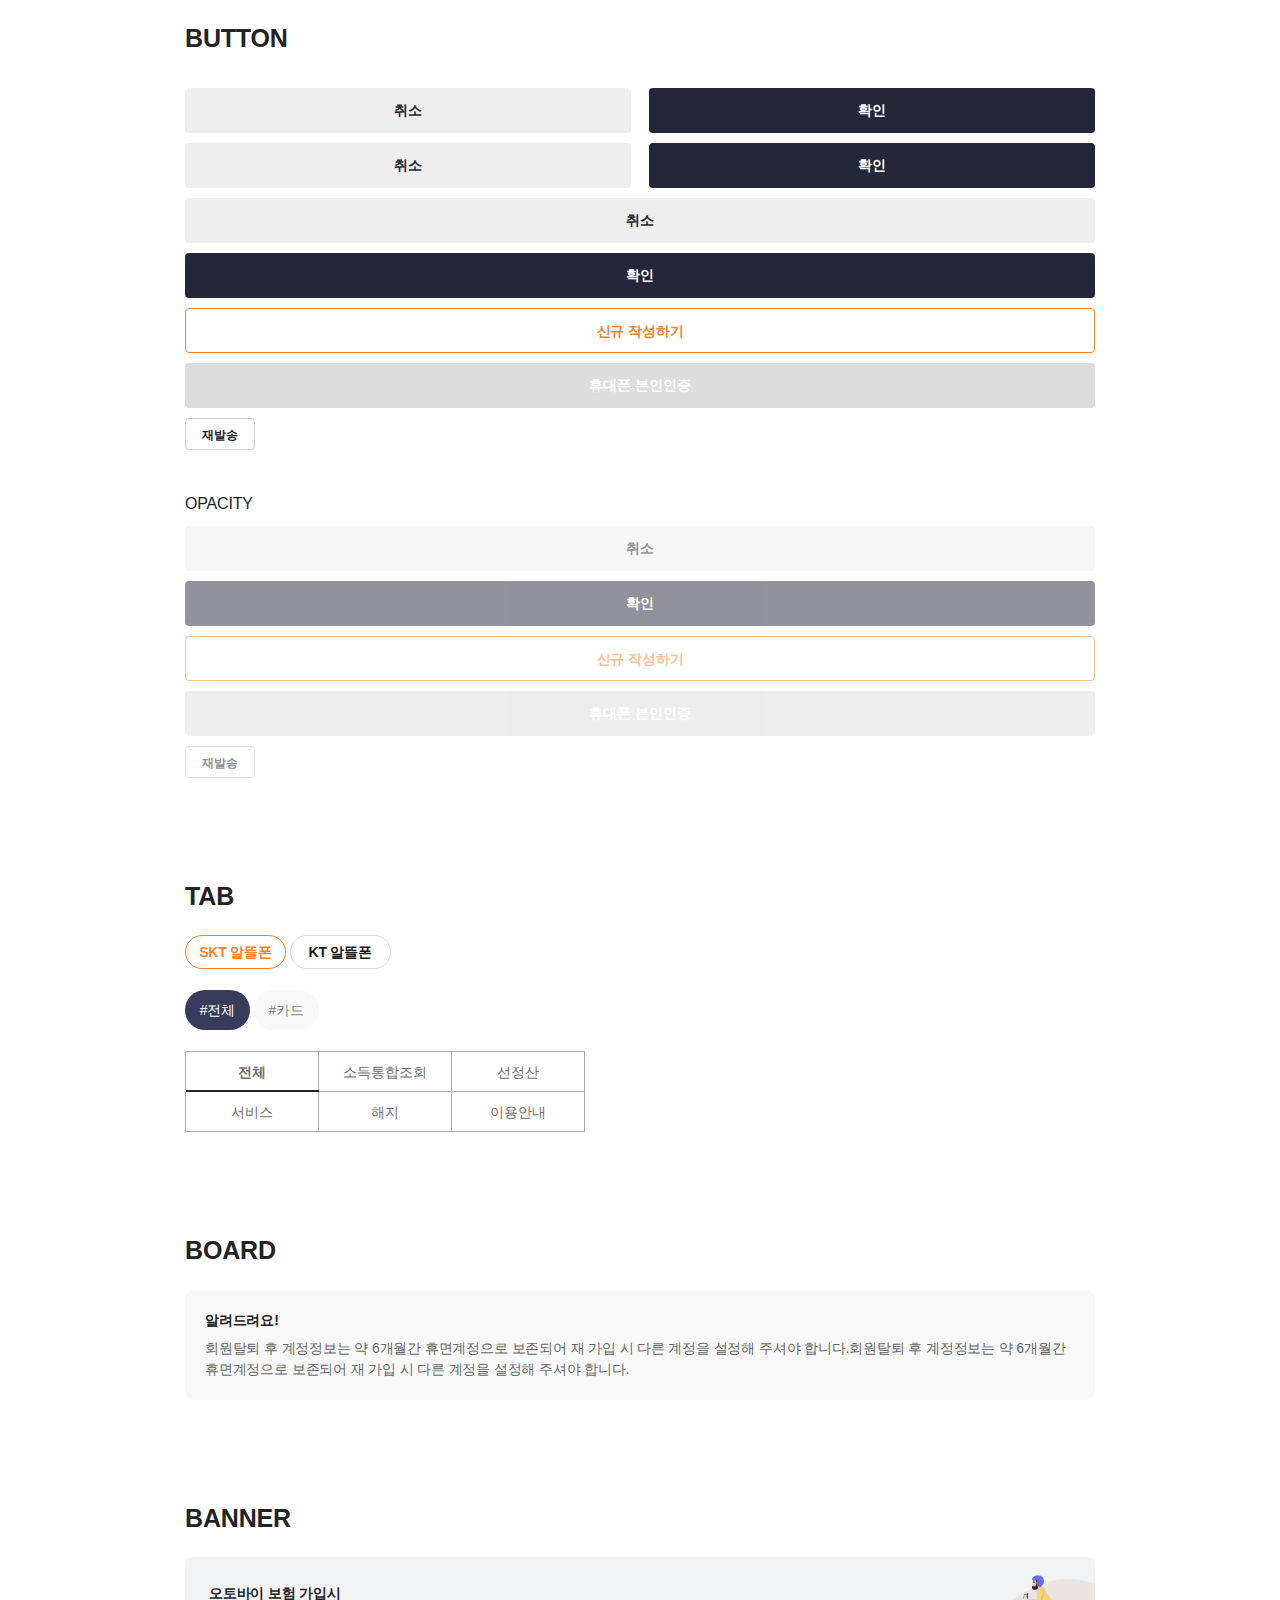
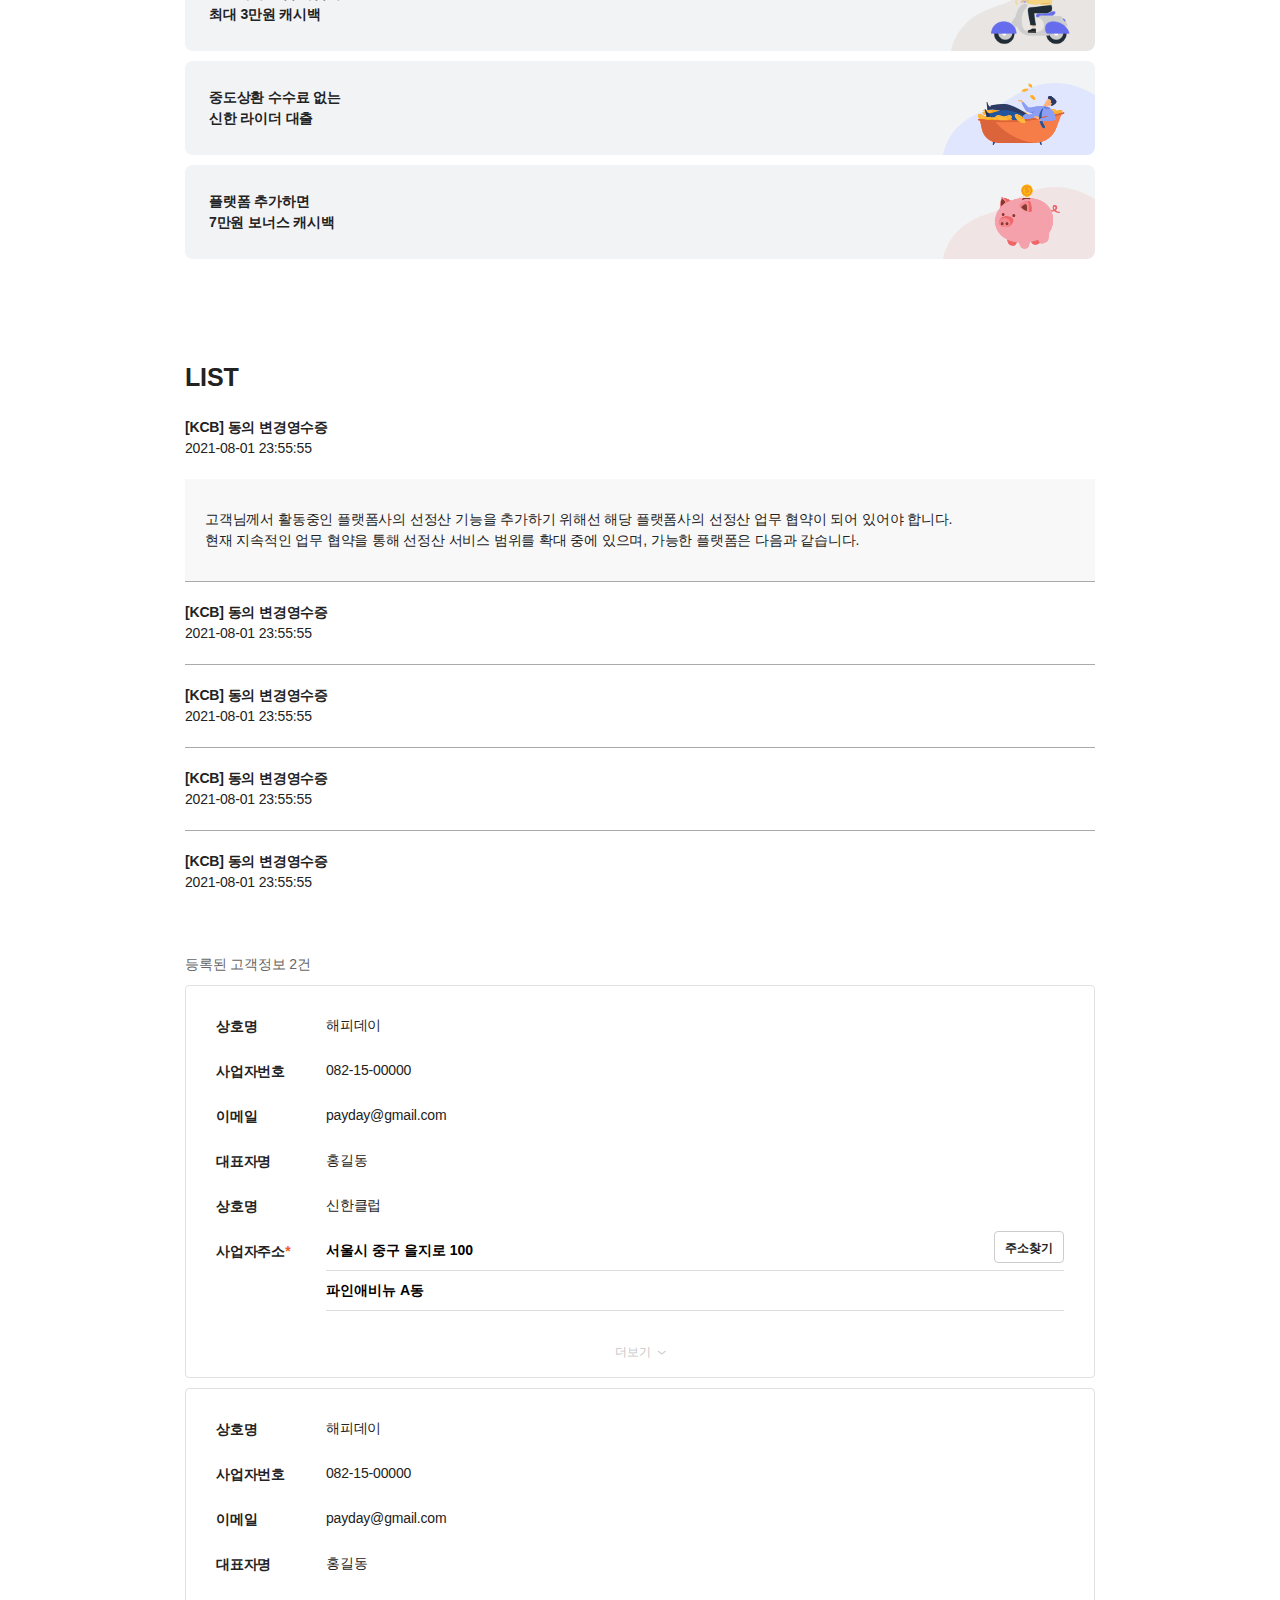
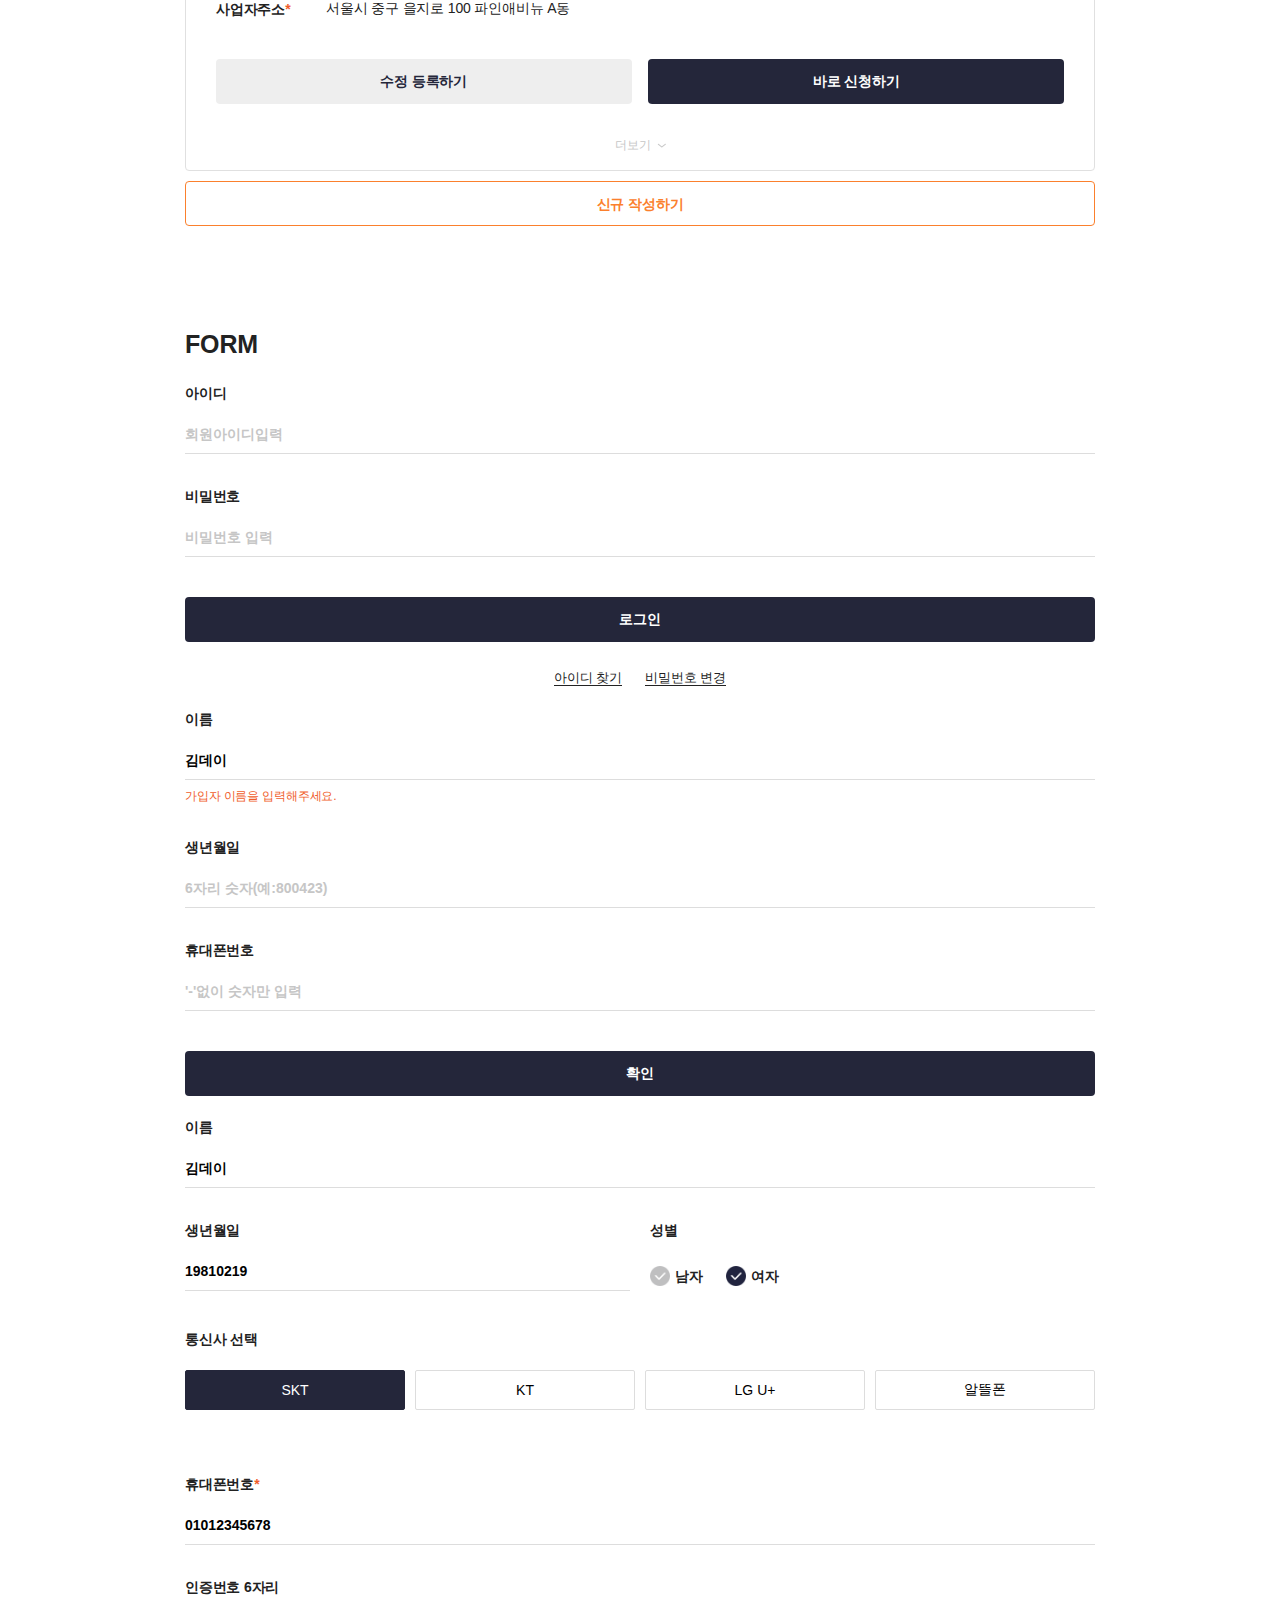
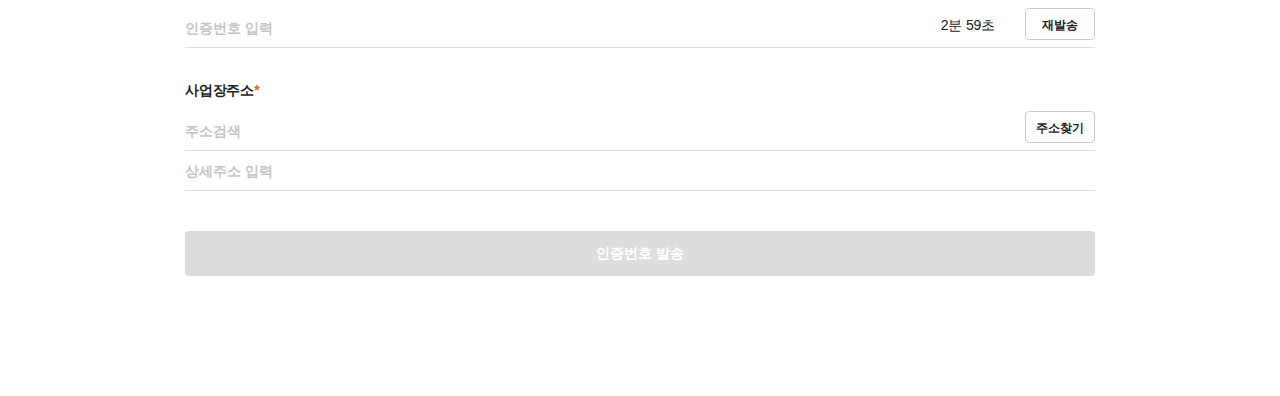
==== index_mo.html @ 6151f8a2 "모바일 가이드" ====
<!DOCTYPE html>
<html lang="en">
<head>
    <meta charset="UTF-8">
    <meta http-equiv="X-UA-Compatible" content="IE=edge">
    <meta name="viewport" content="width=device-width, initial-scale=1.0">
    <title>Document</title>
    <link rel="stylesheet" href="assets/css/style.css">
</head>
<body class="mo">
    <div id="wrap">
        <div class="guide_m">
            <h1>button</h1>
            <span class="btnm_wrap line2">
                <a href="#" class="btnm">취소</a>
                <a href="#" class="btnm type01">확인</a>
            </span>
            <span class="btnm_wrap line2">
                <button type="button" class="btnm">취소</button>
                <button type="button" class="btnm type01">확인</button>
            </span>
            <span class="btnm_wrap">
                <a href="#" class="btnm">취소</a>
            </span>
            <span class="btnm_wrap">
                <a href="#" class="btnm type01">확인</a>
            </span>
            <span class="btnm_wrap">
                <a href="#" class="btnm type02">신규 작성하기</a>
            </span>
            <span class="btnm_wrap">
                <button type="button" class="btnm type04">휴대폰 본인인증</button>
            </span>
            <span class="btnm_wrap">
                <button type="button" class="btnm type03">재발송</button>
            </span>
            <br/><br/>

            <h2>opacity</h2>
            <span class="btnm_wrap"><button type="button" class="btnm" disabled="disabled">취소</button></span>
            <span class="btnm_wrap"><a href="#" class="btnm type01 disabled">확인</a></span>
            <span class="btnm_wrap"><a href="#" class="btnm type02 disabled">신규 작성하기</a></span>
            <span class="btnm_wrap"><button type="button" class="btnm type04" disabled="disabled">휴대폰 본인인증</button></span>
            <span class="btnm_wrap"><button type="button" class="btnm type03" disabled="disabled">재발송</button></span>
        </div>

        <div class="guide_m">
            <h1>tab</h1>
            <ul class="tabm_wrap">
                <li class="on"><a href="#">SKT 알뜰폰</a></li>
                <li><a href="#">KT 알뜰폰</a></li>
            </ul>
            <br/>
            <ul class="tag_wrap">
                <li class="on"><a href="#">#전체</a></li>
                <li><a href="#">#카드</a></li>
            </ul>
            <br/>
            <ul class="menu_tabm">
                <li class="on"><a href="#">전체</a></li>
                <li><a href="#">소득통합조회</a></li>
                <li><a href="#">선정산</a></li>
                <li><a href="#">서비스</a></li>
                <li><a href="#">해지</a></li>
                <li><a href="#">이용안내</a></li>
            </ul>
        </div>

        <div class="guide_m">
            <h1>board</h1>
            <p class="summary_txt">
                <strong>알려드려요!</strong>
                회원탈퇴 후 계정정보는 약 6개월간 휴면계정으로 보존되어 재 가입 시 다른 계정을 설정해 주셔야 합니다.회원탈퇴 후 계정정보는 약 6개월간 휴면계정으로 보존되어 재 가입 시 다른 계정을 설정해 주셔야 합니다.
            </p>
        </div>

        <div class="guide_m">
            <h1>banner</h1>
            <ul class="banner_wrap">
                <li><a href="#" class="bnr_bg01">오토바이 보험 가입시 <br/>최대 3만원 캐시백</a></li>
                <li><a href="#" class="bnr_bg02">중도상환 수수료 없는 <br/>신한 라이더 대출</a></li>
                <li><a href="#" class="bnr_bg03">플랫폼 추가하면 <br/>7만원 보너스 캐시백</a></li>
            </ul>
        </div>

        <div class="guide_m">
            <h1>list</h1>
            <ul class="list_wrap">
                <li>
                    <p>[KCB] 동의 변경영수증</p>
                    <span>2021-08-01 23:55:55</span>
                    <div class="list_content">
                        <p>고객님께서 활동중인 플랫폼사의 선정산 기능을 추가하기 위해선 해당 플랫폼사의 선정산 업무 협약이 되어 있어야 합니다.</p>
                        <p>현재 지속적인 업무 협약을 통해 선정산 서비스 범위를 확대 중에 있으며, 가능한 플랫폼은 다음과 같습니다.</p>
                    </div>
                </li>
                <li>
                    <p>[KCB] 동의 변경영수증</p>
                    <span>2021-08-01 23:55:55</span>
                </li>
                <li>
                    <p>[KCB] 동의 변경영수증</p>
                    <span>2021-08-01 23:55:55</span>
                </li>
                <li>
                    <p>[KCB] 동의 변경영수증</p>
                    <span>2021-08-01 23:55:55</span>
                </li>
                <li>
                    <p>[KCB] 동의 변경영수증</p>
                    <span>2021-08-01 23:55:55</span>
                </li>
            </ul>
            <br/>
            <p class="list_info">등록된 고객정보 2건</p>
            <div class="tablem_box">
                <table class="tablem_style">
                    <caption>table</caption>
                    <tbody>
                        <tr>
                            <th scrope="row">상호명</th>
                            <td>해피데이</td>
                        </tr>
                        <tr>
                            <th scrope="row">사업자번호</th>
                            <td>082-15-00000</td>
                        </tr>
                        <tr>
                            <th scrope="row">이메일</th>
                            <td>payday@gmail.com</td>
                        </tr>
                        <tr>
                            <th scrope="row">대표자명</th>
                            <td>홍길동</td>
                        </tr>
                        <tr>
                            <th scrope="row">상호명</th>
                            <td>신한클럽</td>
                        </tr>
                        <tr>
                            <th scrope="row">사업자주소<em>*</em></th>
                            <td>
                                <span><input type="text" placeholder="사업자주소" title="사업자주소 입력" value="서울시 중구 을지로 100"><button type="button" class="btnm type03">주소찾기</button></span>
                                <input type="text" placeholder="상세주소" title="상세주소" value="파인애비뉴 A동">
                            </td>
                        </tr>
                    </tbody>
                </table>
                <span class="btnm_wrap">
                    <button type="button">더보기</button>
                </span>
            </div>
            <div class="tablem_box">
                <table class="tablem_style">
                    <caption>table</caption>
                    <tbody>
                        <tr>
                            <th scrope="row">상호명</th>
                            <td>해피데이</td>
                        </tr>
                        <tr>
                            <th scrope="row">사업자번호</th>
                            <td>082-15-00000</td>
                        </tr>
                        <tr>
                            <th scrope="row">이메일</th>
                            <td>payday@gmail.com</td>
                        </tr>
                        <tr>
                            <th scrope="row">대표자명</th>
                            <td>홍길동</td>
                        </tr>
                        <tr>
                            <th scrope="row">사업자주소<em>*</em></th>
                            <td>서울시 중구 을지로 100 파인애비뉴 A동</td>
                        </tr>
                    </tbody>
                </table>
                <span class="btnm_wrap line2">
                    <a href="#" class="btnm">수정 등록하기</a>
                    <a href="#" class="btnm type01">바로 신청하기</a>
                </span>
                <span class="btnm_wrap">
                    <button type="button">더보기</button>
                </span>
            </div>
            <span class="btnm_wrap">
                <a href="#" class="btnm type02">신규 작성하기</a>
            </span>
        </div>
        <div class="guide_m">
            <h1>form</h1>
            <fieldset class="formm_type">
                <legend>form</legend>
                <ul>
                    <li>
                        <label for="id">아이디</label>
                        <input type="text" id="id" name="id" placeholder="회원아이디입력" title="회원아이디입력">
                    </li>
                    <li>
                        <label for="pw">비밀번호</label>
                        <input type="text" id="pw" name="pw" placeholder="비밀번호 입력" title="비밀번호 입력">
                    </li>
                </ul>
                <span class="btnm_wrap">
                    <a href="#" class="btnm type01">로그인</a>
                </span>
                <p class="unit_txt">
                    <span><a href="#">아이디 찾기</a></span>
                    <span><a href="#">비밀번호 변경</a></span>
                </p>
            </fieldset>
            <br/>

            <fieldset class="formm_type">
                <legend>form</legend>
                <ul>
                    <li>
                        <label for="name">이름</label>
                        <input type="text" id="name" name="name" placeholder="이름 입력" title="이름 입력" value="김데이">
                        <span class="txt_info">가입자 이름을 입력해주세요.</span>
                    </li>
                    <li>
                        <label for="ymd">생년월일</label>
                        <input type="text" id="ymd" name="ymd" placeholder="6자리 숫자(예:800423)" title="생년월일 입력">
                    </li>
                    <li>
                        <label for="phone">휴대폰번호</label>
                        <input type="tel" id="phone" name="phone" placeholder="'-'없이 숫자만 입력" title="휴대폰번호 입력">
                    </li>
                </ul>
                <span class="btnm_wrap">
                    <a href="#" class="btnm type01">확인</a>
                </span>
            </fieldset>
            <br/>

            <fieldset class="formm_type">
                <legend>form</legend>
                <ul>
                    <li>
                        <label for="name">이름</label>
                        <input type="text" id="name" name="name" placeholder="이름입력" title="이름입력" value="김데이">
                    </li>
                    <li class="column02">
                        <div>
                            <label for="">생년월일</label>
                            <input type="text" id="ymd" name="ymd" placeholder="6자리 숫자(예:800423)" title="생년월일 입력" value="19810219">
                        </div>
                        <div>
                            <!-- <label>성별</label> -->
                            <p class="tit">성별</p>
                            <span><input type="radio" name="gender" id="male"><label for="male">남자</label></span>
                            <span><input type="radio" name="gender" id="female" checked="checked"><label for="female">여자</label></span>
                        </div>
                    </li>
                    <li>
                        <p class="tit">통신사 선택</p>
                        <ul class="tel_wrap">
                            <li class="on"><button type="button">SKT</button></li>
                            <li><button type="button">KT</button></li>
                            <li><button type="button">LG U+</button></li>
                            <li><button type="button">알뜰폰</button></li>
                        </ul>
                    </li>
                    <li>
                        <label for="tel">휴대폰번호<em>*</em></label>
                        <input type="tel" id="tel" name="tel" placeholder="'-'없이 숫자만 입력" title="휴대폰번호 입력" value="01012345678">
                    </li>
                    <li>
                        <label for="cerN">인증번호 6자리</label>
                        <span class="addline_wrap"><input type="text" id="cerN" name="cerN" placeholder="인증번호 입력" title="인증번호 입력"><em>2분 59초</em><button type="button" class="btnm type03">재발송</button></span>
                    </li>
                    <li>
                        <label for="address">사업장주소<em>*</em></label>
                        <span class="addline_wrap"><input type="text" id="address" name="address" placeholder="주소검색" title="주소검색"><button type="button" class="btnm type03">주소찾기</button></span>
                        <input type="text" id="address2" name="address2" placeholder="상세주소 입력" title="상세주소 입력">
                    </li>
                </ul>
                <span class="btnm_wrap">
                    <button type="button" class="btnm type04">인증번호 발송</button>
                </span>
            </fieldset>
        </div>
    </div>
</body>
</html>
---- assets/css/style.css ----
@charset "UTF-8";
/* Reset Asll Element */
html, body, div, span, object, iframe,
h1, h2, h3, h4, h5, h6, p, blockquote, pre,
abbr, address, cite, code,
del, dfn, em, img, ins, kbd, q, samp,
small, strong, sub, sup, var,
b, i, hr,
dl, dt, dd, ol, ul, li,
form, fieldset, legend, label, button, input,
table, caption, tbody, tfoot, thead, tr, th, td,
article, aside, canvas, details, figcaption, figure,
footer, header, hgroup, menu, nav, section, summary,
time, mark, audio, video {
  margin: 0;
  padding: 0;
  border: 0;
  outline: 0;
  font-size: inherit;
  background: transparent;
}

header, footer, section, article, aside, nav, hgroup, details, menu, figure, figcaption {
  display: block;
}

ul, ol {
  list-style: none;
}

em, address, i {
  font-style: normal;
}

a {
  text-decoration: none;
  color: #222;
}

a.u {
  text-decoration: underline;
}

img {
  vertical-align: top;
}

/* Form */
legend, caption {
  position: absolute;
  width: 0.1rem;
  height: 0.1rem;
  margin: -0.1rem;
  overflow: hidden;
  clip-path: polygon(0 0, 0 0, 0 0);
  opacity: 0;
}

select, textarea, input, label {
  vertical-align: middle;
}

select, textarea, input {
  -webkit-appearance: none;
  -moz-appearance: none;
  -o-appearance: none;
  appearance: none;
}

input[type=search] {
  -webkit-appearance: textfield;
}

input[type=checkbox], input[type=radio] {
  box-sizing: border-box;
  padding: 0;
  margin: 0;
}

button::-moz-focus-inner, input::-moz-focus-inner {
  border: 0;
  padding: 0;
}

select:-moz-focusring {
  color: transparent;
  text-shadow: 0 0 0 #000;
}

select::-ms-expand {
  display: none;
}

:focus {
  outline: none;
}

/* Table */
table {
  border-collapse: collapse;
}

/* List */
li {
  list-style: none;
}

/* Root Font Style */
:root {
  color: #222;
  font-size: 0.625rem;
  word-break: keep-all;
  word-wrap: break-word;
}

h1, h2, h3, h4, h5, h6 {
  font-weight: normal;
}

.en, .no, .date, .price, .tel, .email {
  font-family: "NotoSans-Regular", sans-serif;
}

@font-face {
  font-family: "NotoSansCJKkr-DemiLight";
  src: url("/pc/assets/font/NotoSansCJKkr-DemiLight.woff") format("woff");
  font-style: normal;
  font-weight: normal;
}
@font-face {
  font-family: "NotoSansCJKkr-Regular";
  src: url("/pc/assets/font/NotoSansCJKkr-Regular.woff") format("woff");
  font-style: normal;
  font-weight: normal;
}
@font-face {
  font-family: "NotoSansCJKkr-Medium";
  src: url("/pc/assets/font/NotoSansCJKkr-Medium.woff") format("woff");
  font-style: normal;
  font-weight: normal;
}
@font-face {
  font-family: "NotoSansCJKkr-Bold";
  src: url("/pc/assets/font/NotoSansCJKkr-Bold.woff") format("woff");
  font-style: normal;
  font-weight: normal;
}
@font-face {
  font-family: "GmarketSansMedium";
  src: url("/pc/assets/font/GmarketSansMedium.woff") format("woff");
  font-style: normal;
  font-weight: normal;
}
@font-face {
  font-family: "GmarketSansBold";
  src: url("/pc/assets/font/GmarketSansBold.woff") format("woff");
  font-style: normal;
  font-weight: normal;
}
/**************************** 
    공통
 ****************************/
html {
  min-height: 100vh;
  box-sizing: border-box;
}

body {
  min-height: 100vh;
  box-sizing: border-box;
  min-width: 128rem;
  font-size: 1.4rem;
  font-family: "NanumSquare", sans-serif;
  color: #222;
  letter-spacing: -0.017rem;
}

#wrap {
  min-height: 100vh;
  box-sizing: border-box;
  line-height: 1.5;
  padding: 2rem;
}

.guide_width {
  max-width: 128rem;
  margin: 0 auto;
  padding: 0 0 10rem;
}
.guide_width h1 {
  font-size: 2.5rem;
  font-family: "NanumSquare", sans-serif;
  font-weight: bold;
  padding-bottom: 2rem;
  text-transform: uppercase;
}
.guide_width h2 {
  margin-bottom: 3rem;
  text-transform: uppercase;
  font-size: 1.6rem;
  font-family: "NanumSquare", sans-serif;
}
.guide_width input[type=text], .guide_width input[type=password], .guide_width input[type=tel] {
  height: 4.2rem;
  border: 1px solid #aaa;
  min-width: 26rem;
  box-sizing: border-box;
  color: #222;
  padding: 0 3.8rem 0 1rem;
  font-size: 1.4rem;
  font-family: "NanumSquare", sans-serif;
}
.guide_width input[type=text]:disabled, .guide_width input[type=password]:disabled, .guide_width input[type=tel]:disabled {
  background: #eee;
  border-color: #eee;
  color: #ddd;
}
.guide_width input[type=radio] {
  position: absolute;
  top: 0;
  left: 0;
  opacity: 0;
  overflow: hidden;
}
.guide_width input[type=radio] + label {
  padding-left: 2.7rem;
  line-height: 2rem;
}
.guide_width input[type=radio] + label::before {
  content: "";
  width: 2rem;
  height: 2rem;
  background: url(../images/cheked01_off.png) no-repeat center;
  background-size: 2rem;
  position: absolute;
  top: 0.2rem;
  left: 0;
}
.guide_width input[type=radio]:checked {
  background: #222;
}
.guide_width input[type=radio]:checked + label::before {
  background: url(../images/cheked01_on.png) no-repeat center;
  background-size: 2rem;
}
.guide_width input[type=checkbox] {
  position: absolute;
  top: 0;
  left: 0;
  opacity: 0;
  overflow: hidden;
}
.guide_width input[type=checkbox] + label {
  padding-left: 2.7rem;
  line-height: 2rem;
  display: block;
}
.guide_width input[type=checkbox] + label::before {
  content: "";
  height: 2rem;
  width: 2rem;
  background: #fff;
  border: 1px solid #aaa;
  margin-right: 0.7rem;
  background-size: 1.3rem;
  box-sizing: border-box;
  position: absolute;
  top: 0;
  left: 0;
}
.guide_width input[type=checkbox]:checked + label::before {
  background: url(../images/checked_on.png) no-repeat center;
  background-size: 1.3rem;
}
.guide_width select {
  border: 1px solid #aaa;
  height: 4rem;
  width: 26rem;
  padding: 0 1rem;
  color: #222;
  background: url(../images/select_btn.png) no-repeat center right 1rem;
  background-size: 1.3rem;
  font-size: 1.4rem;
  font-family: "NanumSquare", sans-serif;
}

/* 버튼 */
.btn {
  -webkit-appearance: none;
  appearance: none;
  text-align: center;
  box-sizing: border-box;
  height: 4.5rem;
  line-height: 4.5rem;
  display: inline-block;
  padding: 0 1rem;
  min-width: 10rem;
  vertical-align: top;
  text-decoration: none;
  cursor: pointer;
  border: 1px solid #c0c286;
  color: #c0c286;
}
.btn.confirm {
  background: #c0c286;
  color: #fff;
}
.btn.cancel {
  border-color: #aaa;
  color: #aaa;
}
.btn.list {
  border-color: #aaa;
  background: #aaa;
  color: #fff;
}
.btn:disabled, .btn.disabled {
  opacity: 0.5;
}

.btn_wrap {
  margin-top: 3rem;
  text-align: center;
}
.btn_wrap button {
  width: 12rem;
}
.btn_wrap.right {
  text-align: right;
}

.btn_side {
  margin-top: 3rem;
  display: flex;
  justify-content: space-between;
}

/* 탭 */
.main_tab {
  background: #f8f8f8;
  border-radius: 1.2rem;
  display: inline-block;
}
.main_tab li {
  display: inline-block;
}
.main_tab li a {
  height: 6.4rem;
  line-height: 6.4rem;
  padding: 0 4.8rem;
  display: inline-block;
}
.main_tab li.active a {
  background: #fff;
  border-radius: 1.2rem;
  box-shadow: 0.1rem 0.1rem 0.8rem 0 #e2e2ed;
}

.menu_tab li {
  display: inline-block;
}
.menu_tab li a {
  display: block;
  background: #f8f8f8;
  height: 4rem;
  line-height: 4rem;
  border-radius: 2rem;
  padding: 0 2.5rem;
}
.menu_tab li.active a {
  background: #222;
  color: #fff;
}

.tab_lineP {
  background: #f8f8f8;
  border-radius: 1rem;
  display: flex;
}
.tab_lineP li {
  width: 16.66%;
  text-align: center;
}
.tab_lineP li a {
  position: relative;
  height: 6rem;
  line-height: 6rem;
  display: block;
  color: #666;
  font-size: 1.6rem;
  font-family: "NanumSquare", sans-serif;
}
.tab_lineP li.active a {
  color: #898b5d;
  font-weight: bold;
}
.tab_lineP li.active a::after {
  content: "";
  width: 100%;
  height: 2px;
  background: #c0c286;
  position: absolute;
  bottom: 0;
  left: 0;
}

/* 보드 */
.board_wrap {
  background: #f8f8f8;
  border-radius: 1rem;
  padding: 3rem 0 2rem;
}
.board_wrap div {
  padding: 0 3rem;
}
.board_wrap .date {
  display: block;
  color: #aaa;
  padding: 0 0 1rem;
}
.board_wrap .title {
  display: inline-block;
  font-size: 2.3rem;
  font-family: "NanumSquare", sans-serif;
  font-weight: bold;
}
.board_wrap .info {
  float: right;
}
.board_wrap .info em {
  color: #ddd;
  display: inline-block;
  margin: 0 0.7rem;
}
.board_wrap .board_box {
  padding: 2rem 0 3rem;
}
.board_wrap table {
  text-align: left;
  width: 100%;
  border-top: 1px solid #ddd;
}
.board_wrap table th {
  padding: 2rem 3rem 0;
  width: 8rem;
}
.board_wrap table td {
  padding: 2rem 0 0;
}

/* 폼 */
.unit {
  position: absolute;
  top: 1.1rem;
  right: 1rem;
}

.unit2 {
  padding-left: 1rem;
}

.table_list {
  width: 100%;
}
.table_list span {
  position: relative;
  display: inline-block;
}
.table_list span button {
  position: absolute;
  right: 1rem;
  top: 1.1rem;
  cursor: pointer;
}
.table_list span button em {
  position: absolute;
  width: 0.1rem;
  height: 0.1rem;
  margin: -0.1rem;
  overflow: hidden;
  clip-path: polygon(0 0, 0 0, 0 0);
  opacity: 0;
}
.table_list span button.search_btn {
  background: url(../images/search_btn.png) no-repeat center;
  width: 2rem;
  height: 2rem;
  background-size: 2rem;
}
.table_list tr:first-child td, .table_list tr:first-child th {
  border-top: 0;
}
.table_list th, .table_list td {
  padding: 1.5rem 2rem;
  text-align: left;
  box-sizing: border-box;
  border-top: 1px solid #aaa;
}
.table_list th {
  width: 15rem;
}
.table_list td {
  width: auto;
}
.table_list td > span + span {
  margin-left: 1rem;
}
.table_list .address_wrap > input[type=text] {
  width: 100%;
  margin-top: 1rem;
}
.table_list .mail_wrap {
  border: 1px solid #aaa;
  display: inline-block;
}
.table_list .mail_wrap input[type=text] {
  border: 0;
  min-width: auto;
  width: 18rem;
  text-align: center;
}
.table_list .mail_wrap select {
  border: 0;
  width: 15rem;
  border-left: 1px solid #ddd;
}
.table_list .tel_wrap {
  border: 1px solid #aaa;
  display: inline-block;
}
.table_list .tel_wrap input[type=tel] {
  border: 0;
  min-width: auto;
  width: 8rem;
  text-align: center;
}
.table_list .tel_wrap select {
  border: 0;
  border-right: 1px solid #ddd;
  width: 8rem;
}
.table_list .line_column02 {
  display: flex;
  align-items: center;
  justify-content: space-between;
}
.table_list .chk_wrap {
  padding: 1rem 0;
}
.table_list .chk_wrap span + span {
  margin-left: 1.5rem;
}

/* 테이블 */
.table_wrap {
  text-align: center;
  background: #f8f8f8;
  border-radius: 1rem;
  margin-bottom: 3rem;
}
.table_wrap .table_style {
  width: 100%;
}
.table_wrap .table_style th {
  padding: 1.5rem 1rem 0.8rem;
  color: #222;
}
.table_wrap .table_style td {
  padding: 1.5rem 1rem;
  text-align: center;
  color: #222;
  border-top: 1px solid #eff3f7;
}
.table_wrap .table_style tr:first-child td {
  border: 0;
}
.table_wrap.type01 {
  padding-top: 5.1rem;
  margin-top: 5.1rem;
}
.table_wrap.type01 .table_style {
  margin-top: -9.4rem;
}
.table_wrap.type02 .table_style th {
  border-bottom: 2px solid #fff;
}
.table_wrap.type02 .table_style th.firstT {
  border-right: 2px solid #fff;
}
.table_wrap.type03 .table_style th {
  width: 15rem;
}
.table_wrap.type03 .table_style td {
  text-align: left;
}
.table_wrap.type03 .table_style td .line_d {
  display: inline-block;
}
.table_wrap.type03 .table_style td .line_d + .line_d {
  margin-left: 1rem;
}
.table_wrap.type03 .table_style input[type=text] {
  width: auto;
  border: 1px solid #aaa;
  background: #fff;
  min-width: 42rem;
  padding: 0 1rem;
}
.table_wrap.type03 .table_style .table_flex p {
  display: inline-block;
  background: #fff;
  border: 1px solid #aaa;
}
.table_wrap.type03 .table_style .table_flex p input[type=text] {
  border: 0;
  min-width: 16rem;
  text-align: center;
}
.table_wrap.type03 .table_style .table_flex p select {
  border: 0;
  border-right: 1px solid #ddd;
  height: 4rem;
  padding: 0 1rem;
  min-width: 6rem;
}
.table_wrap.type03 .table_style .table_flex.type01 p input[type=text] {
  min-width: 20rem;
}
.table_wrap.type03 .table_style .table_flex.type01 p select {
  border-right: 0;
  border-left: 1px solid #ddd;
  min-width: 18rem;
}
.table_wrap.scl_box .line_sc {
  overflow-x: scroll;
}
.table_wrap.scl_box .line_sc .table_style {
  width: 1500px;
}

.table_head {
  display: flex;
  justify-content: space-between;
  align-items: center;
  margin-bottom: 1.2rem;
}
.table_head p {
  font-weight: bold;
  font-size: 1.6rem;
  font-family: "NanumSquare", sans-serif;
}
.table_head select {
  width: 23rem;
  height: 4rem;
  padding: 0 1rem;
}

.search_wrap {
  position: relative;
  display: inline-block;
  border: 1px solid #ddd;
  background: #fff;
  width: 95%;
  margin: 3rem auto;
}
.search_wrap input[type=text] {
  border: 0;
  width: calc(100% - 21rem);
}
.search_wrap select {
  border: 0;
  width: 20rem;
  border-right: 1px solid #ddd;
}
.search_wrap button {
  position: absolute;
  right: 1rem;
  top: 1.1rem;
  cursor: pointer;
}
.search_wrap button em {
  position: absolute;
  width: 0.1rem;
  height: 0.1rem;
  margin: -0.1rem;
  overflow: hidden;
  clip-path: polygon(0 0, 0 0, 0 0);
  opacity: 0;
}
.search_wrap button.search_btn {
  background: url(../images/search_btn.png) no-repeat center;
  width: 2rem;
  height: 2rem;
  background-size: 2rem;
}

/**************************** 
    공통
 ****************************/
body.mo {
  min-width: auto;
  max-width: 95rem;
  margin: 0 auto;
}

#wrap {
  min-height: 100vh;
  box-sizing: border-box;
  line-height: 1.5;
  padding: 2rem;
}

.guide_m {
  max-width: 95rem;
  margin: 0 auto;
  padding: 0 0 10rem;
}
.guide_m h1 {
  font-size: 2.5rem;
  font-family: "NanumSquare", sans-serif;
  font-weight: bold;
  padding-bottom: 2rem;
  text-transform: uppercase;
}
.guide_m h2 {
  margin-bottom: 1rem;
  text-transform: uppercase;
  font-size: 1.6rem;
  font-family: "NanumSquare", sans-serif;
}
.guide_m input[type=text], .guide_m input[type=password], .guide_m input[type=tel] {
  width: 100%;
  height: 4rem;
  line-height: 4rem;
  border-bottom: 1px solid #ddd;
  display: block;
  font-weight: bold;
  box-sizing: border-box;
}
.guide_m input[type=radio] {
  position: absolute;
  top: 0;
  left: 0;
  opacity: 0;
  box-sizing: border-box;
}
.guide_m input[type=radio] + label {
  position: relative;
  padding-left: 2.5rem;
  margin-top: 1.5rem;
}
.guide_m input[type=radio] + label::before {
  content: "";
  width: 2rem;
  height: 2rem;
  background: url(../images/cheked01_off.png) no-repeat center left;
  background-size: 2rem;
  position: absolute;
  top: 0;
  left: 0;
}
.guide_m input[type=radio]:checked + label::before {
  background: url(../images/cheked01_on.png) no-repeat center left;
  background-size: 2rem;
}
.guide_m ::placeholder {
  color: #c6c6c6;
  font-size: 1.4rem;
  font-family: "NanumSquare", sans-serif;
}

/* 버튼 */
.btnm {
  -webkit-appearance: none;
  appearance: none;
  text-align: center;
  box-sizing: border-box;
  height: 4.5rem;
  line-height: 4.5rem;
  display: block;
  padding: 0 1rem;
  width: 100%;
  vertical-align: top;
  text-decoration: none;
  cursor: pointer;
  background: #eee;
  color: #24263a;
  border-radius: 0.4rem;
  font-size: 1.4rem;
  font-family: "NanumSquare", sans-serif;
  font-weight: bold;
}
.btnm.type01 {
  background: #24263a;
  color: #fff;
}
.btnm.type02 {
  border: 1px solid #fb802d;
  background: #fff;
  color: #fb802d;
  width: 100%;
}
.btnm.type03 {
  border: 1px solid #ccc;
  background: #fff;
  color: #222;
  width: 7rem;
  height: 3.2rem;
  line-height: 3.2rem;
  font-size: 1.2rem;
}
.btnm.type04 {
  background: #ddd;
  color: #fff;
}
.btnm.disabled, .btnm:disabled {
  opacity: 0.5;
}

.btnm_wrap {
  display: block;
  margin-top: 1rem;
}
.btnm_wrap.line2 {
  display: flex;
  justify-content: space-between;
}
.btnm_wrap.line2 a, .btnm_wrap.line2 button {
  width: 49%;
}

/* 탭 */
.tabm_wrap li {
  display: inline-block;
}
.tabm_wrap li a {
  min-width: 9.9rem;
  display: block;
  border: 1px solid #ddd;
  color: #191919;
  height: 3.2rem;
  line-height: 3.2rem;
  border-radius: 2rem;
  text-align: center;
  font-weight: bold;
}
.tabm_wrap li.on a {
  border-color: #fb802d;
  color: #fb802d;
}

.tag_wrap li {
  display: inline-block;
}
.tag_wrap li a {
  display: block;
  min-width: 6.5rem;
  height: 4rem;
  line-height: 4rem;
  text-align: center;
  border-radius: 2rem;
  background: #f8f8f8;
  color: #888;
  border: 0;
}
.tag_wrap li.on a {
  border-color: #383b5a;
  background: #383b5a;
  color: #fff;
}

.menu_tabm {
  max-width: 40rem;
  display: flex;
  flex-wrap: wrap;
  border-top: 1px solid #aaa;
  border-left: 1px solid #aaa;
  box-sizing: border-box;
}
.menu_tabm li {
  width: 33.33%;
  box-sizing: border-box;
  position: relative;
}
.menu_tabm li a {
  text-align: center;
  border-bottom: 1px solid #aaa;
  border-right: 1px solid #aaa;
  height: 4rem;
  line-height: 4rem;
  display: block;
  box-sizing: border-box;
  color: #6e6e6e;
}
.menu_tabm li.on a {
  font-weight: bold;
}
.menu_tabm li.on a::after {
  content: "";
  width: 100%;
  height: 2px;
  background: #222;
  position: absolute;
  bottom: 0;
  left: 0;
}

/* 보드 */
.summary_txt {
  background: #f8f8f8;
  border-radius: 1rem;
  padding: 2rem;
  color: #666;
  font-size: 1.4rem;
  font-family: "NanumSquare", sans-serif;
}
.summary_txt strong {
  display: block;
  padding-bottom: 0.7rem;
  color: #222;
}

/* 배너 */
.banner_wrap li a {
  display: block;
  border-radius: 0.8rem;
  padding: 2.6rem 0 2.6rem 2.4rem;
  font-weight: bold;
}
.banner_wrap li a.bnr_bg01 {
  background: #f1f3f5 url(../images/bg_01.png) no-repeat center right;
  background-size: contain;
}
.banner_wrap li a.bnr_bg02 {
  background: #f1f3f5 url(../images/bg_02.png) no-repeat center right;
  background-size: contain;
}
.banner_wrap li a.bnr_bg03 {
  background: #f1f3f5 url(../images/bg_03.png) no-repeat center right;
  background-size: contain;
}
.banner_wrap li + li {
  margin-top: 1rem;
}

/* 리스트 */
.list_wrap li {
  border-bottom: 1px solid #aaa;
  margin-bottom: 2rem;
}
.list_wrap li p {
  font-weight: bold;
}
.list_wrap li span {
  display: block;
  font-weight: 400;
  padding-bottom: 2rem;
}
.list_wrap li:last-child {
  border-bottom: 0;
}
.list_wrap li .list_content {
  padding: 3rem 2rem;
  background: #f8f8f8;
}
.list_wrap li .list_content p {
  font-weight: 400;
}

.list_info {
  color: #666;
  padding-bottom: 1rem;
}

.tablem_box {
  border: 1px solid #e0e0e0;
  padding: 1.5rem 3rem;
  border-radius: 0.4rem;
}
.tablem_box .tablem_style {
  width: 100%;
}
.tablem_box .tablem_style th {
  text-align: left;
  width: 10rem;
  padding: 0.5rem 0 0;
  line-height: 4rem;
  vertical-align: top;
}
.tablem_box .tablem_style th em {
  color: #f05d2b;
}
.tablem_box .tablem_style td {
  width: auto;
  padding: 0.5rem 0 0 1rem;
}
.tablem_box .tablem_style td span {
  display: block;
  position: relative;
}
.tablem_box .tablem_style td span button {
  position: absolute;
  top: 0;
  right: 0;
}
.tablem_box .tablem_style td span input[type=text] {
  padding-right: 8rem;
}
.tablem_box .tablem_style td p {
  border-bottom: 1px solid #ddd;
  line-height: 4rem;
}
.tablem_box .btnm_wrap {
  text-align: center;
  margin-top: 3rem;
}
.tablem_box .btnm_wrap button {
  color: #c6c6c6;
  background: url(../images/more_btn.png) no-repeat center right;
  background-size: 0.9rem 0.5rem;
  padding-right: 1.5rem;
  cursor: pointer;
  font-size: 1.2rem;
  font-family: "NanumSquare", sans-serif;
}
.tablem_box + .tablem_box {
  margin-top: 1rem;
}

/* 폼 */
.formm_type ul:after {
  content: "";
  display: block;
  clear: both;
}
.formm_type ul li {
  margin-bottom: 3.2rem;
}
.formm_type ul li label, .formm_type ul li .tit {
  display: block;
  color: #222;
  margin-bottom: 1rem;
  font-size: 1.4rem;
  font-family: "NanumSquare", sans-serif;
  font-weight: bold;
}
.formm_type ul li label em, .formm_type ul li .tit em {
  color: #f05d2b;
}
.formm_type ul li .txt_info {
  color: #f05d2b;
  display: block;
  padding-top: 0.7rem;
  font-size: 1.2rem;
  font-family: "NanumSquare", sans-serif;
}
.formm_type ul li.column02 {
  display: flex;
  justify-content: space-between;
}
.formm_type ul li.column02 div {
  width: 50%;
}
.formm_type ul li.column02 div + div {
  padding-left: 2rem;
}
.formm_type ul li span {
  position: relative;
  display: inline-block;
}
.formm_type ul li span + span {
  margin-left: 2rem;
}
.formm_type .btnm_wrap {
  padding-top: 0.8rem;
}
.formm_type .unit_txt {
  text-align: center;
  padding-top: 2.5rem;
}
.formm_type .unit_txt span a {
  border-bottom: 1px solid #222;
  font-size: 1.3rem;
  font-family: "NanumSquare", sans-serif;
}
.formm_type .unit_txt span + span {
  margin-left: 2rem;
}
.formm_type .tel_wrap {
  display: flex;
  margin-top: 2rem;
}
.formm_type .tel_wrap li {
  width: 25%;
  text-align: center;
}
.formm_type .tel_wrap li + li {
  padding-left: 1rem;
}
.formm_type .tel_wrap li button {
  border: 1px solid #ddd;
  border-radius: 0.2rem;
  height: 4rem;
  width: 100%;
  cursor: pointer;
}
.formm_type .tel_wrap li.on button {
  border: 1px solid #24263a;
  background: #24263a;
  color: #fff;
}
.formm_type .addline_wrap {
  display: block;
  position: relative;
}
.formm_type .addline_wrap input[type=text] {
  padding-right: 17rem;
}
.formm_type .addline_wrap button {
  position: absolute;
  top: 0;
  right: 0;
}
.formm_type .addline_wrap em {
  position: absolute;
  top: 0.7rem;
  right: 10rem;
}
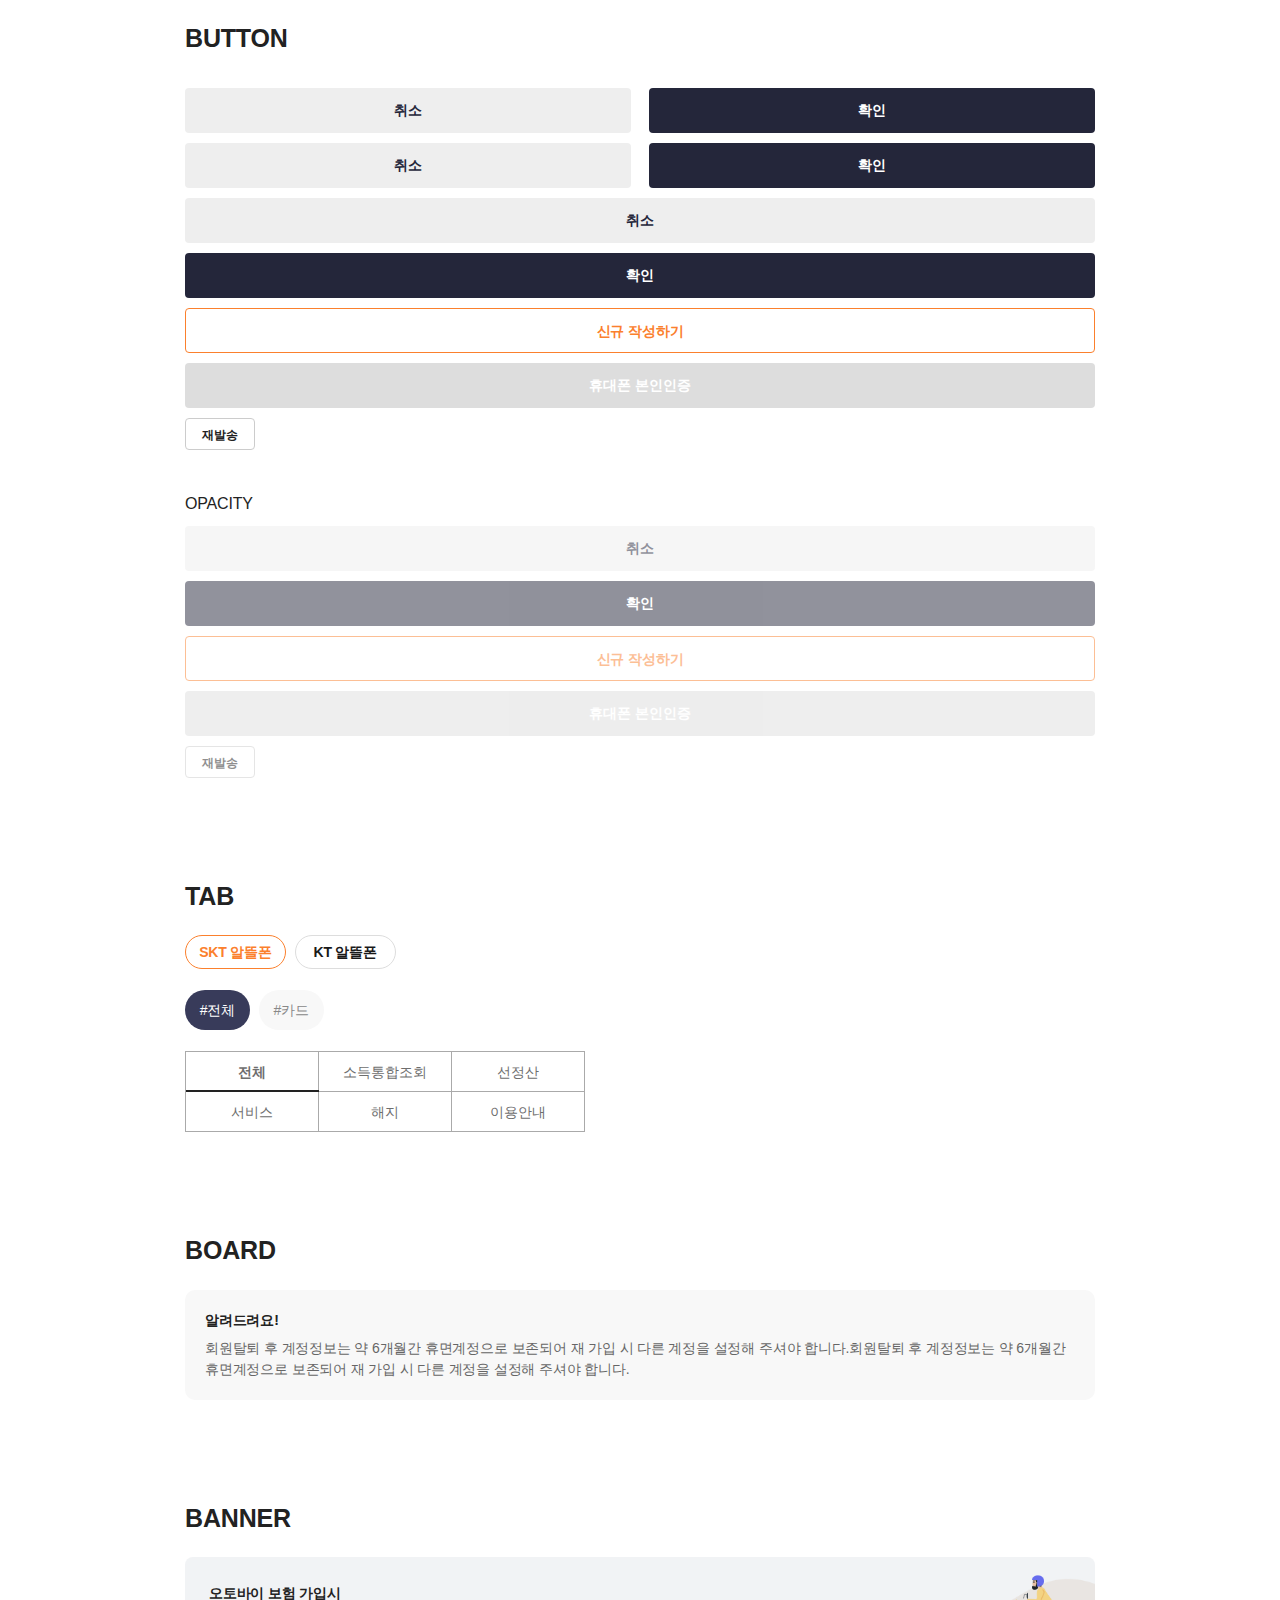
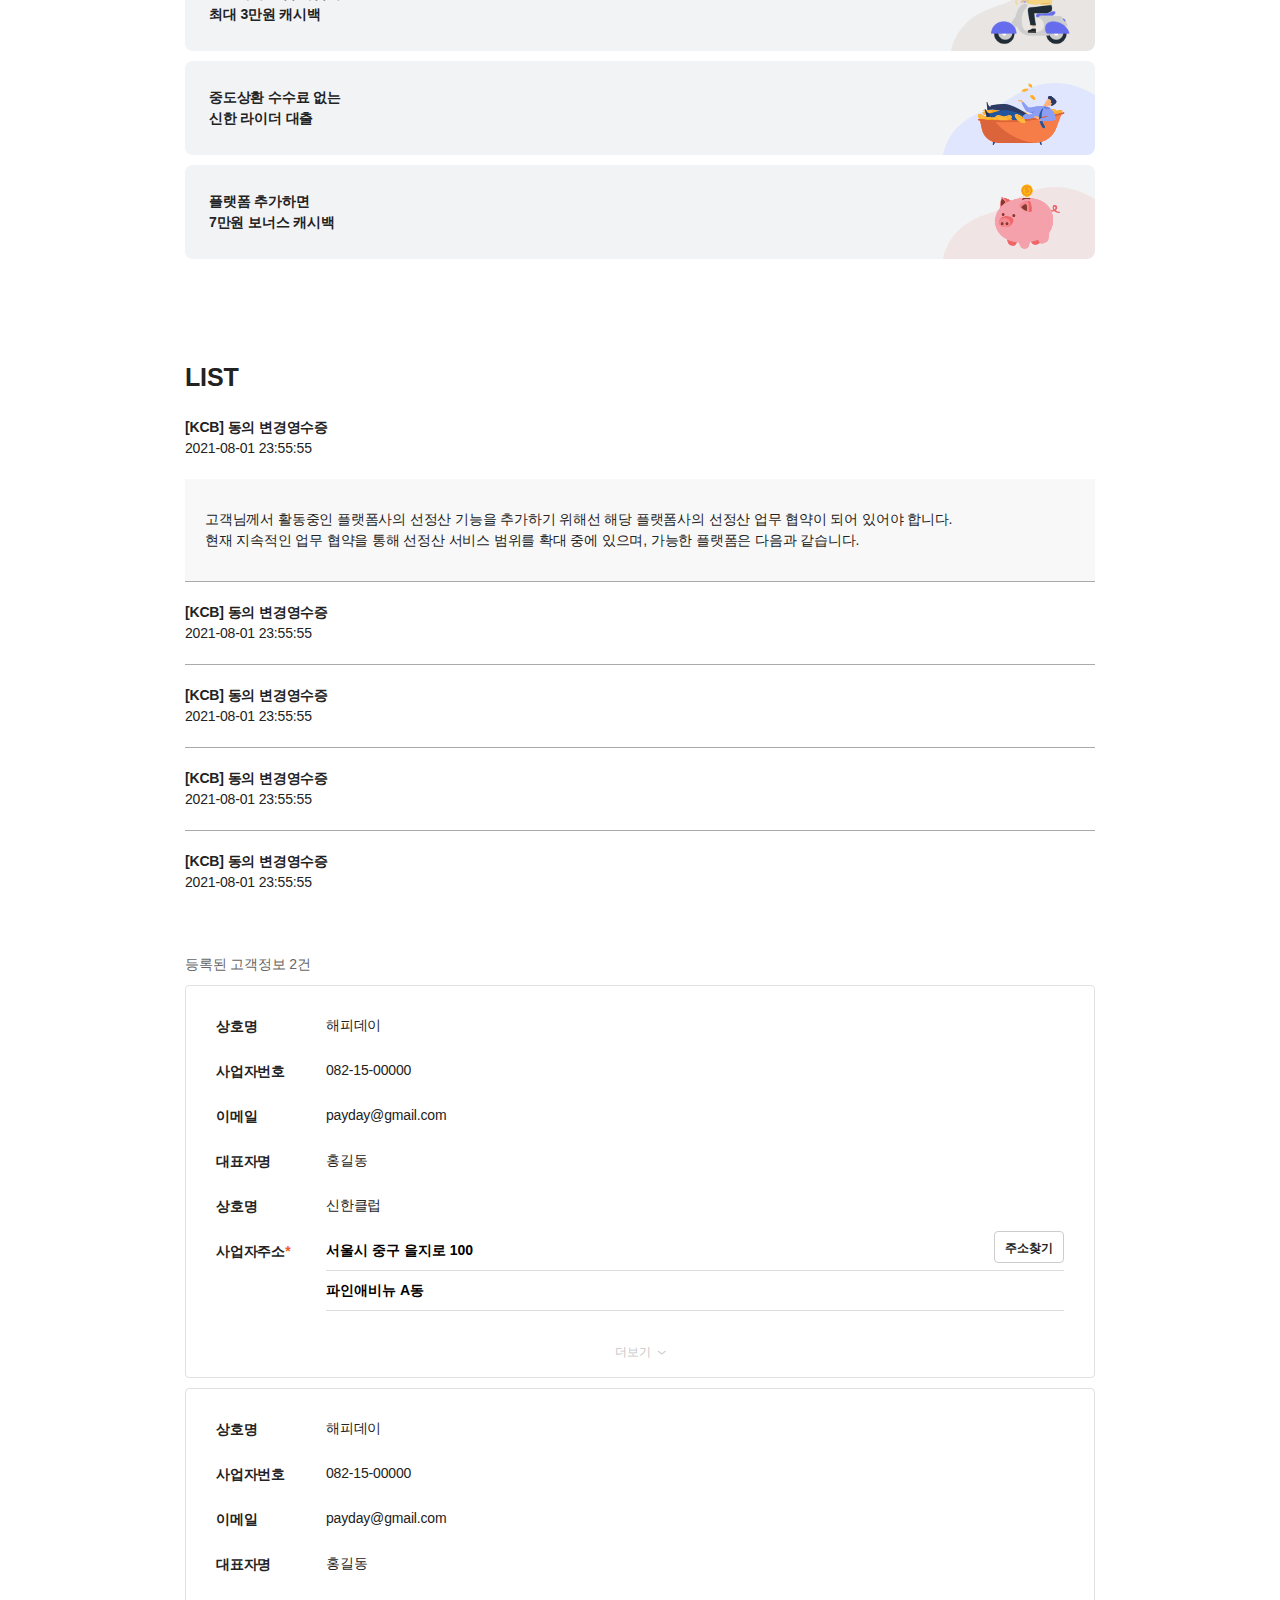
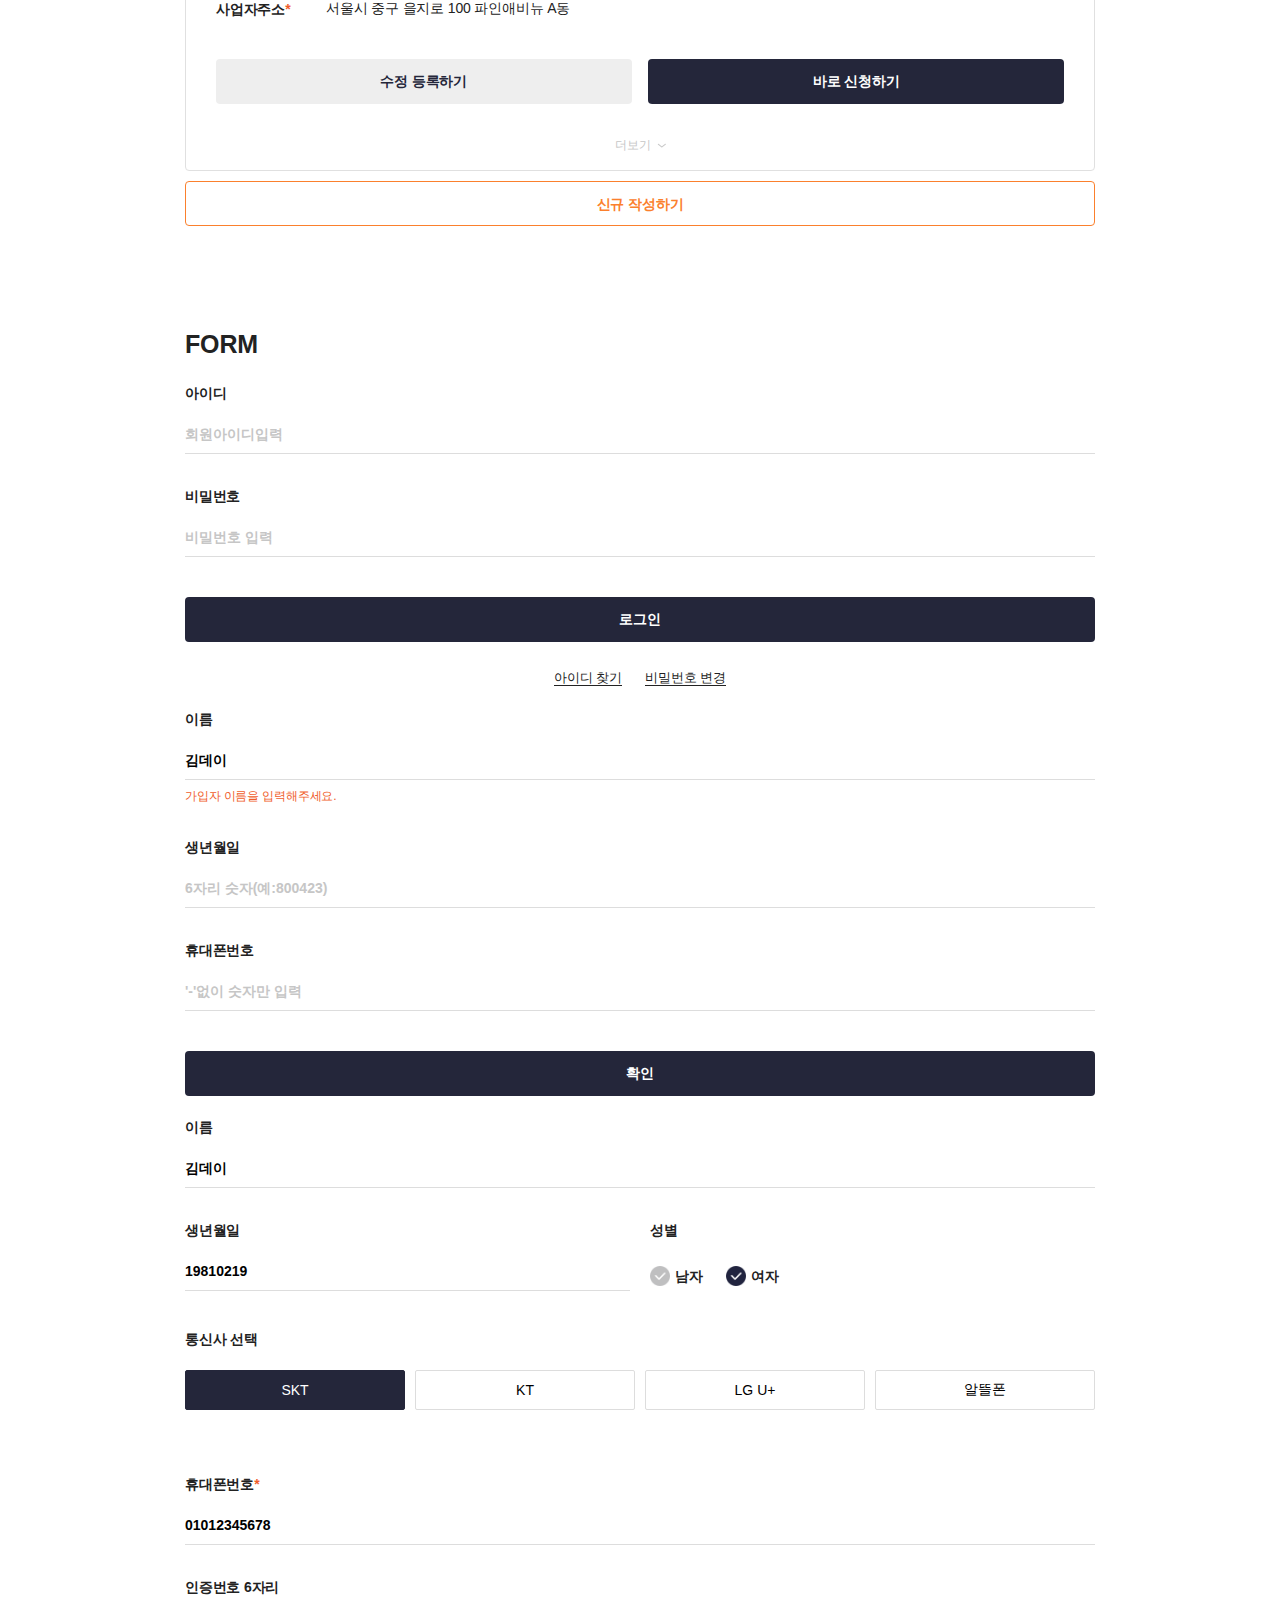
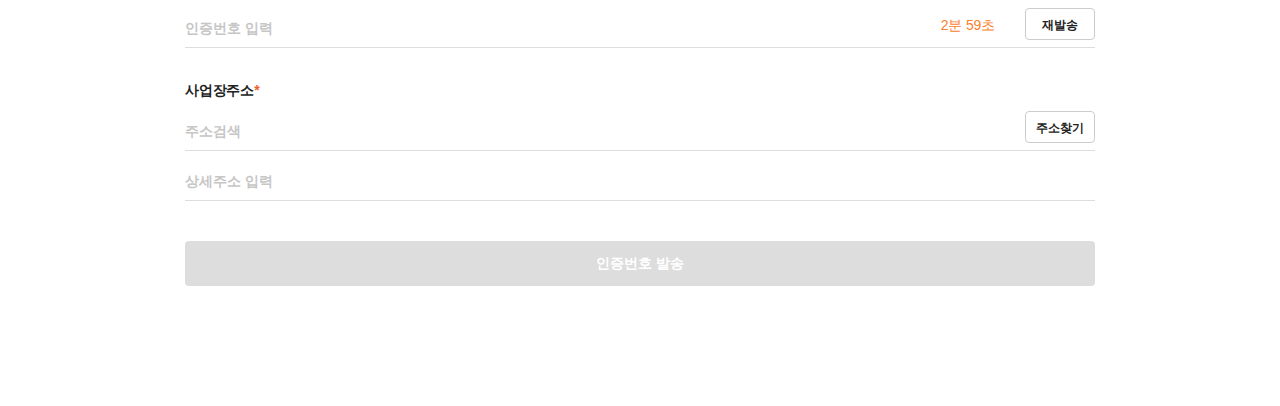
==== commit 2d9cb9d0: "수정" ====
--- a/index_mo.html
+++ b/index_mo.html
@@ -4,7 +4,7 @@
     <meta charset="UTF-8">
     <meta http-equiv="X-UA-Compatible" content="IE=edge">
     <meta name="viewport" content="width=device-width, initial-scale=1.0">
-    <title>Document</title>
+    <title>MOBILE GUIDE</title>
     <link rel="stylesheet" href="assets/css/style.css">
 </head>
 <body class="mo">
@@ -13,35 +13,35 @@
             <h1>button</h1>
             <span class="btnm_wrap line2">
                 <a href="#" class="btnm">취소</a>
-                <a href="#" class="btnm type01">확인</a>
+                <a href="#" class="btnm onbg">확인</a>
             </span>
             <span class="btnm_wrap line2">
                 <button type="button" class="btnm">취소</button>
-                <button type="button" class="btnm type01">확인</button>
+                <button type="button" class="btnm onbg">확인</button>
             </span>
             <span class="btnm_wrap">
                 <a href="#" class="btnm">취소</a>
             </span>
             <span class="btnm_wrap">
-                <a href="#" class="btnm type01">확인</a>
-            </span>
-            <span class="btnm_wrap">
-                <a href="#" class="btnm type02">신규 작성하기</a>
-            </span>
-            <span class="btnm_wrap">
-                <button type="button" class="btnm type04">휴대폰 본인인증</button>
-            </span>
-            <span class="btnm_wrap">
-                <button type="button" class="btnm type03">재발송</button>
+                <a href="#" class="btnm onbg">확인</a>
+            </span>
+            <span class="btnm_wrap">
+                <a href="#" class="btnm line">신규 작성하기</a>
+            </span>
+            <span class="btnm_wrap">
+                <button type="button" class="btnm offbg">휴대폰 본인인증</button>
+            </span>
+            <span class="btnm_wrap">
+                <button type="button" class="btnm smallLine">재발송</button>
             </span>
             <br/><br/>
 
             <h2>opacity</h2>
             <span class="btnm_wrap"><button type="button" class="btnm" disabled="disabled">취소</button></span>
-            <span class="btnm_wrap"><a href="#" class="btnm type01 disabled">확인</a></span>
-            <span class="btnm_wrap"><a href="#" class="btnm type02 disabled">신규 작성하기</a></span>
-            <span class="btnm_wrap"><button type="button" class="btnm type04" disabled="disabled">휴대폰 본인인증</button></span>
-            <span class="btnm_wrap"><button type="button" class="btnm type03" disabled="disabled">재발송</button></span>
+            <span class="btnm_wrap"><a href="#" class="btnm onbg disabled">확인</a></span>
+            <span class="btnm_wrap"><a href="#" class="btnm line disabled">신규 작성하기</a></span>
+            <span class="btnm_wrap"><button type="button" class="btnm offbg" disabled="disabled">휴대폰 본인인증</button></span>
+            <span class="btnm_wrap"><button type="button" class="btnm smallLine" disabled="disabled">재발송</button></span>
         </div>
 
         <div class="guide_m">
@@ -140,7 +140,7 @@
                         <tr>
                             <th scrope="row">사업자주소<em>*</em></th>
                             <td>
-                                <span><input type="text" placeholder="사업자주소" title="사업자주소 입력" value="서울시 중구 을지로 100"><button type="button" class="btnm type03">주소찾기</button></span>
+                                <span><input type="text" placeholder="사업자주소" title="사업자주소 입력" value="서울시 중구 을지로 100"><button type="button" class="btnm smallLine">주소찾기</button></span>
                                 <input type="text" placeholder="상세주소" title="상세주소" value="파인애비뉴 A동">
                             </td>
                         </tr>
@@ -178,14 +178,14 @@
                 </table>
                 <span class="btnm_wrap line2">
                     <a href="#" class="btnm">수정 등록하기</a>
-                    <a href="#" class="btnm type01">바로 신청하기</a>
+                    <a href="#" class="btnm onbg">바로 신청하기</a>
                 </span>
                 <span class="btnm_wrap">
                     <button type="button">더보기</button>
                 </span>
             </div>
             <span class="btnm_wrap">
-                <a href="#" class="btnm type02">신규 작성하기</a>
+                <a href="#" class="btnm line">신규 작성하기</a>
             </span>
         </div>
         <div class="guide_m">
@@ -203,7 +203,7 @@
                     </li>
                 </ul>
                 <span class="btnm_wrap">
-                    <a href="#" class="btnm type01">로그인</a>
+                    <a href="#" class="btnm onbg">로그인</a>
                 </span>
                 <p class="unit_txt">
                     <span><a href="#">아이디 찾기</a></span>
@@ -230,7 +230,7 @@
                     </li>
                 </ul>
                 <span class="btnm_wrap">
-                    <a href="#" class="btnm type01">확인</a>
+                    <a href="#" class="btnm onbg">확인</a>
                 </span>
             </fieldset>
             <br/>
@@ -269,16 +269,16 @@
                     </li>
                     <li>
                         <label for="cerN">인증번호 6자리</label>
-                        <span class="addline_wrap"><input type="text" id="cerN" name="cerN" placeholder="인증번호 입력" title="인증번호 입력"><em>2분 59초</em><button type="button" class="btnm type03">재발송</button></span>
+                        <span class="addline_wrap"><input type="text" id="cerN" name="cerN" placeholder="인증번호 입력" title="인증번호 입력"><em>2분 59초</em><button type="button" class="btnm smallLine">재발송</button></span>
                     </li>
                     <li>
                         <label for="address">사업장주소<em>*</em></label>
-                        <span class="addline_wrap"><input type="text" id="address" name="address" placeholder="주소검색" title="주소검색"><button type="button" class="btnm type03">주소찾기</button></span>
+                        <span class="addline_wrap"><input type="text" id="address" name="address" placeholder="주소검색" title="주소검색"><button type="button" class="btnm smallLine">주소찾기</button></span>
                         <input type="text" id="address2" name="address2" placeholder="상세주소 입력" title="상세주소 입력">
                     </li>
                 </ul>
                 <span class="btnm_wrap">
-                    <button type="button" class="btnm type04">인증번호 발송</button>
+                    <button type="button" class="btnm offbg">인증번호 발송</button>
                 </span>
             </fieldset>
         </div>
--- a/assets/css/style.css
+++ b/assets/css/style.css
@@ -426,6 +426,7 @@
 }
 .board_wrap .info {
   float: right;
+  line-height: 3.3rem;
 }
 .board_wrap .info em {
   color: #ddd;
@@ -790,17 +791,17 @@
   font-family: "NanumSquare", sans-serif;
   font-weight: bold;
 }
-.btnm.type01 {
+.btnm.onbg {
   background: #24263a;
   color: #fff;
 }
-.btnm.type02 {
+.btnm.line {
   border: 1px solid #fb802d;
   background: #fff;
   color: #fb802d;
   width: 100%;
 }
-.btnm.type03 {
+.btnm.smallLine {
   border: 1px solid #ccc;
   background: #fff;
   color: #222;
@@ -809,7 +810,7 @@
   line-height: 3.2rem;
   font-size: 1.2rem;
 }
-.btnm.type04 {
+.btnm.offbg {
   background: #ddd;
   color: #fff;
 }
@@ -848,6 +849,9 @@
   border-color: #fb802d;
   color: #fb802d;
 }
+.tabm_wrap li + li {
+  margin-left: 0.5rem;
+}
 
 .tag_wrap li {
   display: inline-block;
@@ -867,6 +871,9 @@
   border-color: #383b5a;
   background: #383b5a;
   color: #fff;
+}
+.tag_wrap li + li {
+  margin-left: 0.5rem;
 }
 
 .menu_tabm {
@@ -1028,11 +1035,6 @@
 }
 
 /* 폼 */
-.formm_type ul:after {
-  content: "";
-  display: block;
-  clear: both;
-}
 .formm_type ul li {
   margin-bottom: 3.2rem;
 }
@@ -1125,4 +1127,8 @@
   position: absolute;
   top: 0.7rem;
   right: 10rem;
+  color: #fb802d;
+}
+.formm_type .addline_wrap + input[type=text] {
+  margin-top: 1rem;
 }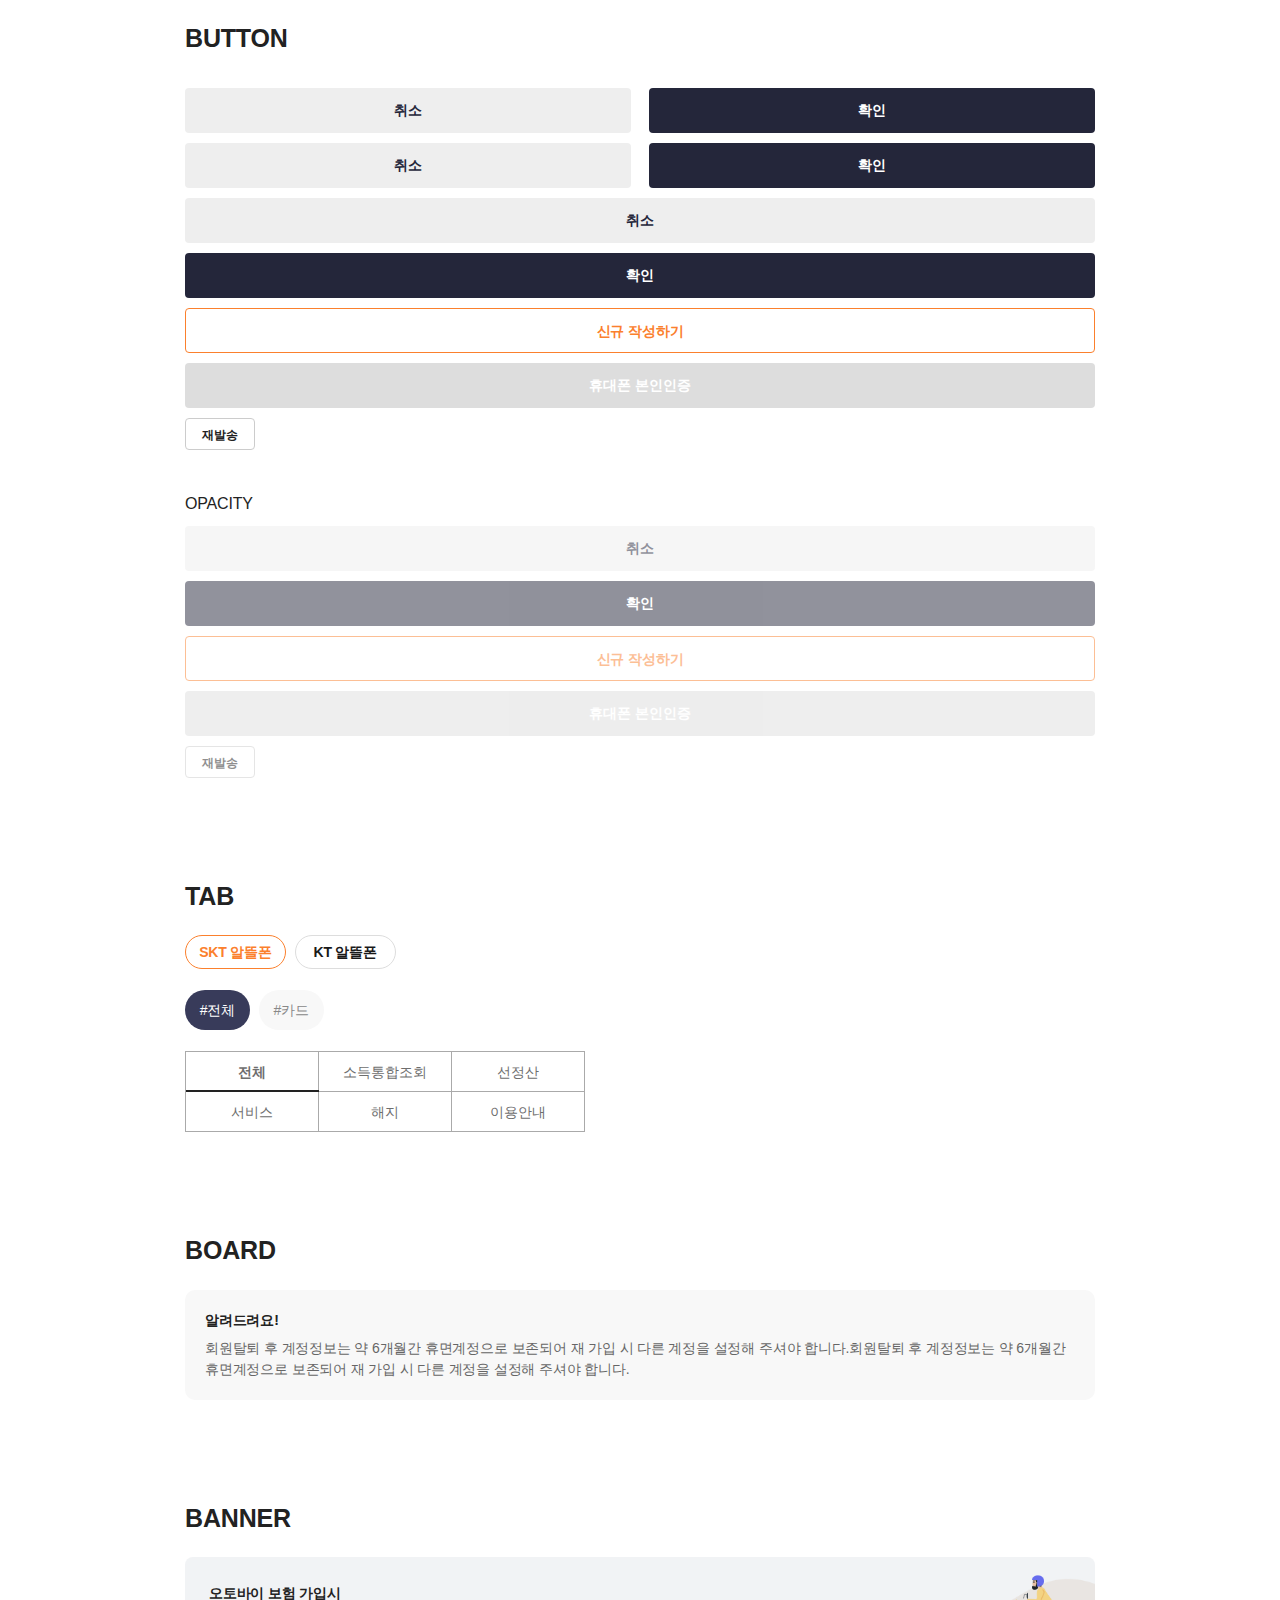
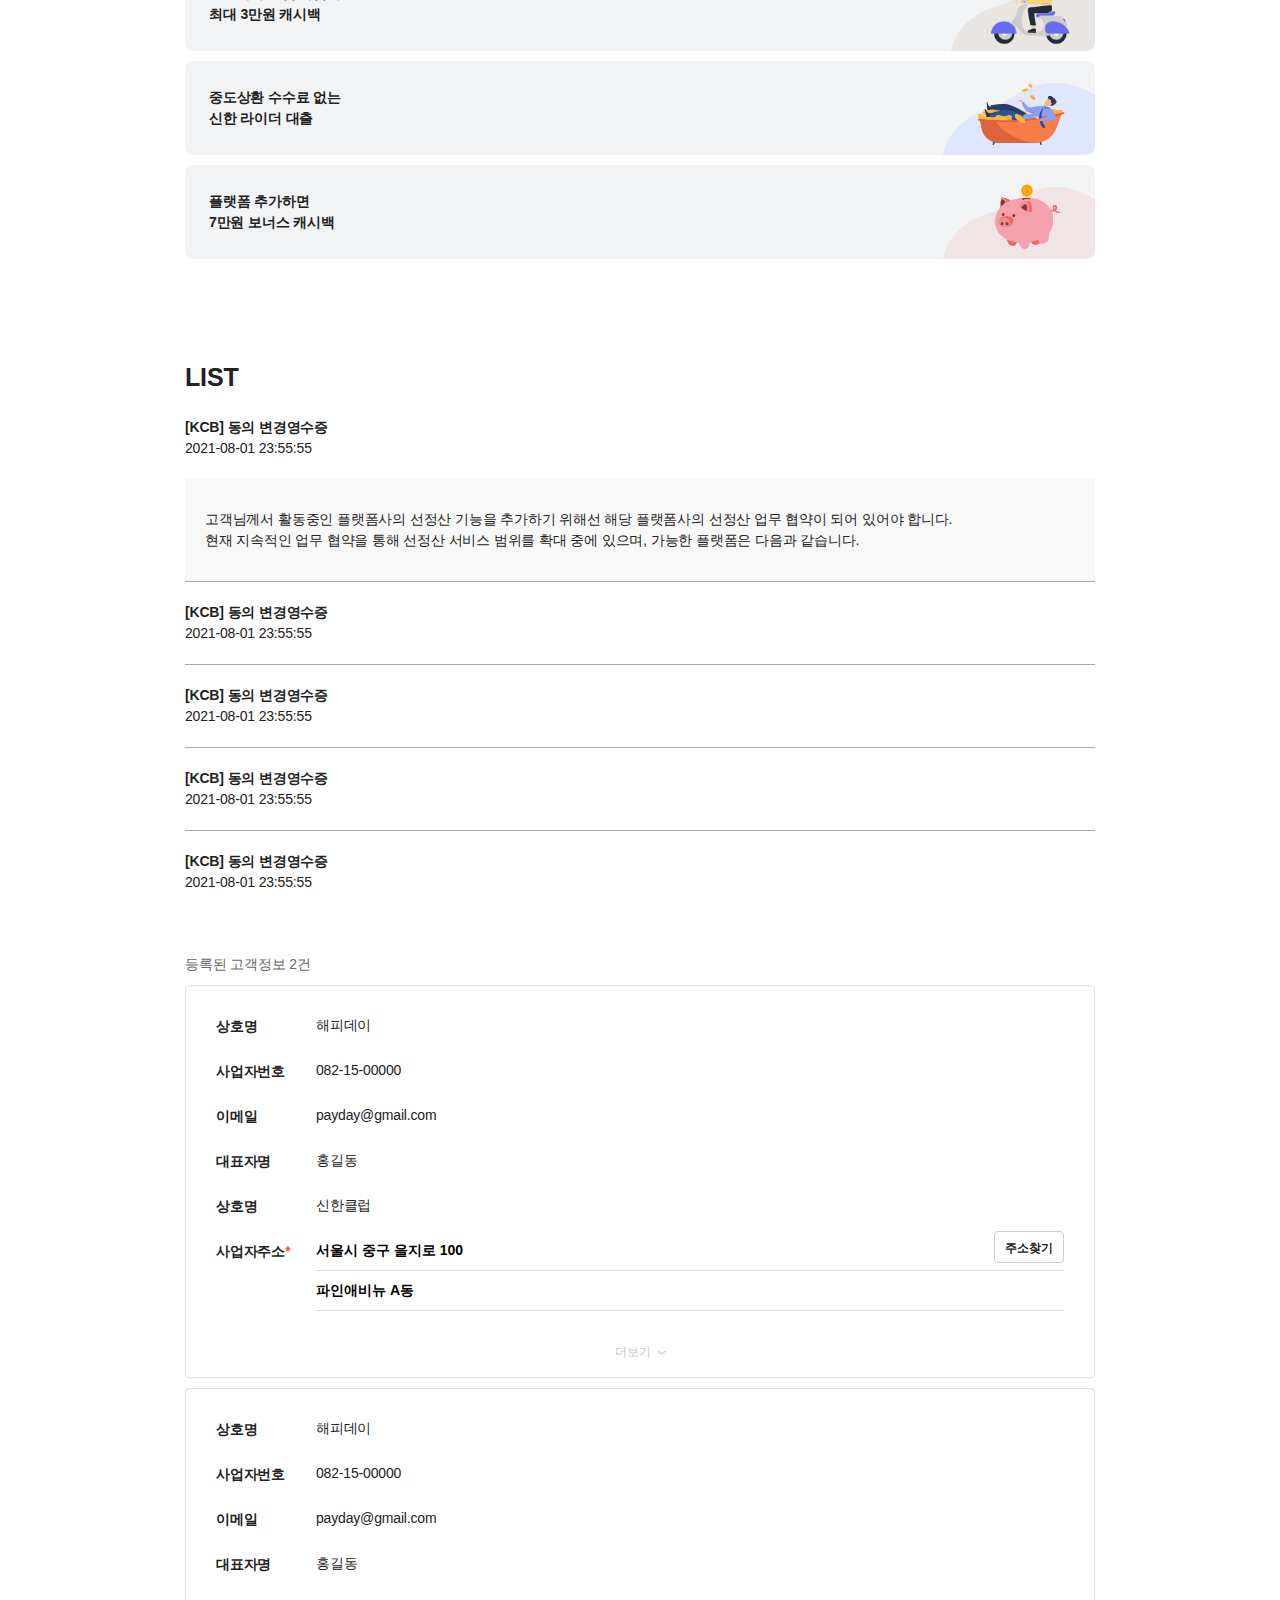
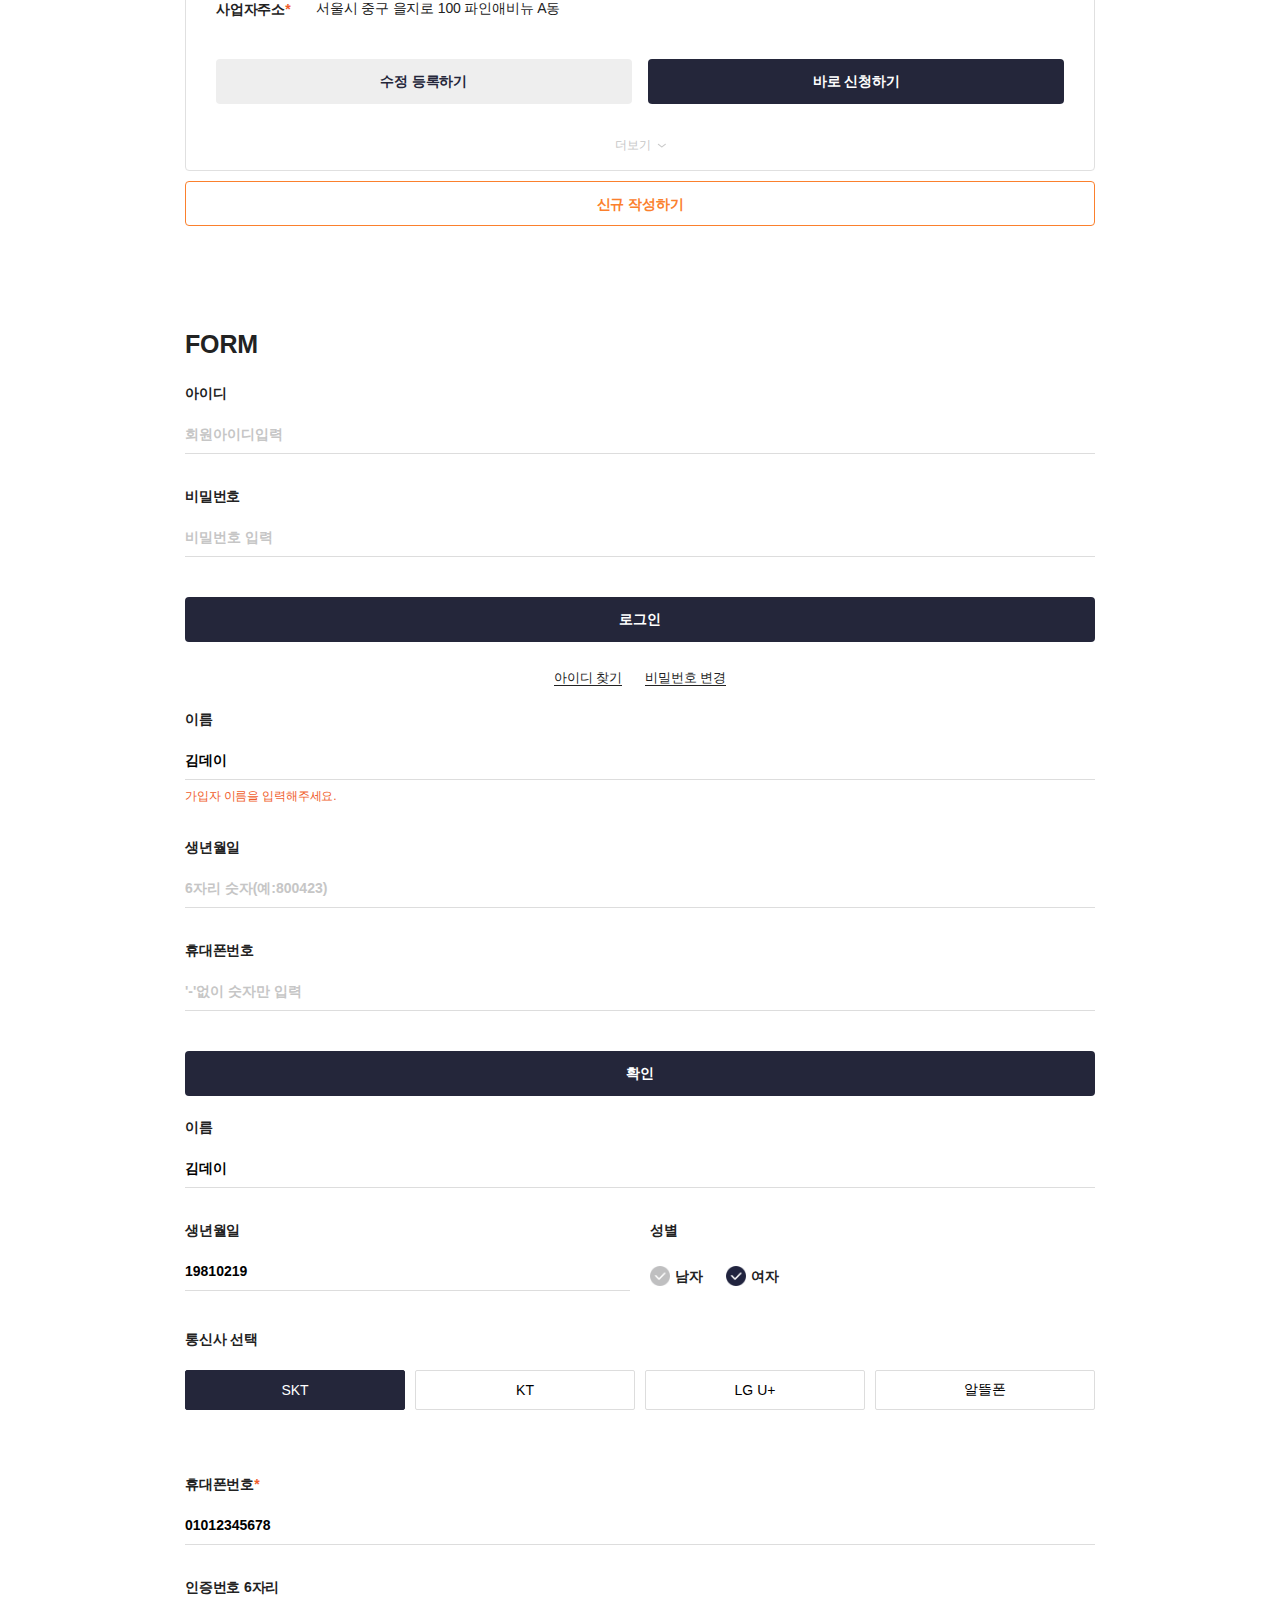
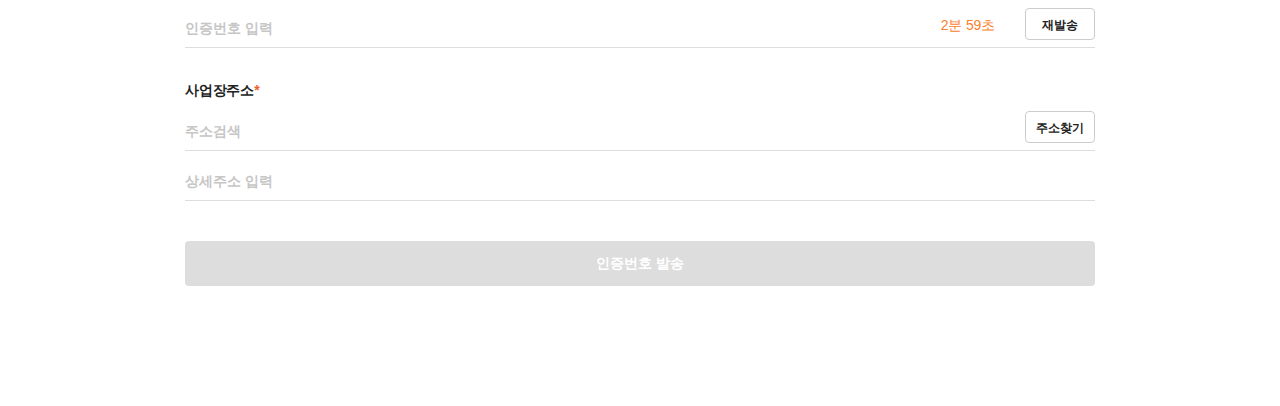
==== commit 159f2883: "수정" ====
--- a/index_mo.html
+++ b/index_mo.html
@@ -239,13 +239,13 @@
                 <legend>form</legend>
                 <ul>
                     <li>
-                        <label for="name">이름</label>
-                        <input type="text" id="name" name="name" placeholder="이름입력" title="이름입력" value="김데이">
+                        <label for="name2">이름</label>
+                        <input type="text" id="name2" name="name2" placeholder="이름입력" title="이름입력" value="김데이">
                     </li>
                     <li class="column02">
                         <div>
-                            <label for="">생년월일</label>
-                            <input type="text" id="ymd" name="ymd" placeholder="6자리 숫자(예:800423)" title="생년월일 입력" value="19810219">
+                            <label for="ymd2">생년월일</label>
+                            <input type="text" id="ymd2" name="ymd2" placeholder="6자리 숫자(예:800423)" title="생년월일 입력" value="19810219">
                         </div>
                         <div>
                             <!-- <label>성별</label> -->
--- a/assets/css/style.css
+++ b/assets/css/style.css
@@ -999,7 +999,7 @@
 }
 .tablem_box .tablem_style td {
   width: auto;
-  padding: 0.5rem 0 0 1rem;
+  padding: 0.5rem 0 0 0;
 }
 .tablem_box .tablem_style td span {
   display: block;
@@ -1131,4 +1131,15 @@
 }
 .formm_type .addline_wrap + input[type=text] {
   margin-top: 1rem;
+}
+
+@media all and (max-width: 500px) {
+  .tablem_box .tablem_style th {
+    display: block;
+    line-height: 2.4rem;
+  }
+  .tablem_box .tablem_style td {
+    display: block;
+    margin-bottom: 1.5rem;
+  }
 }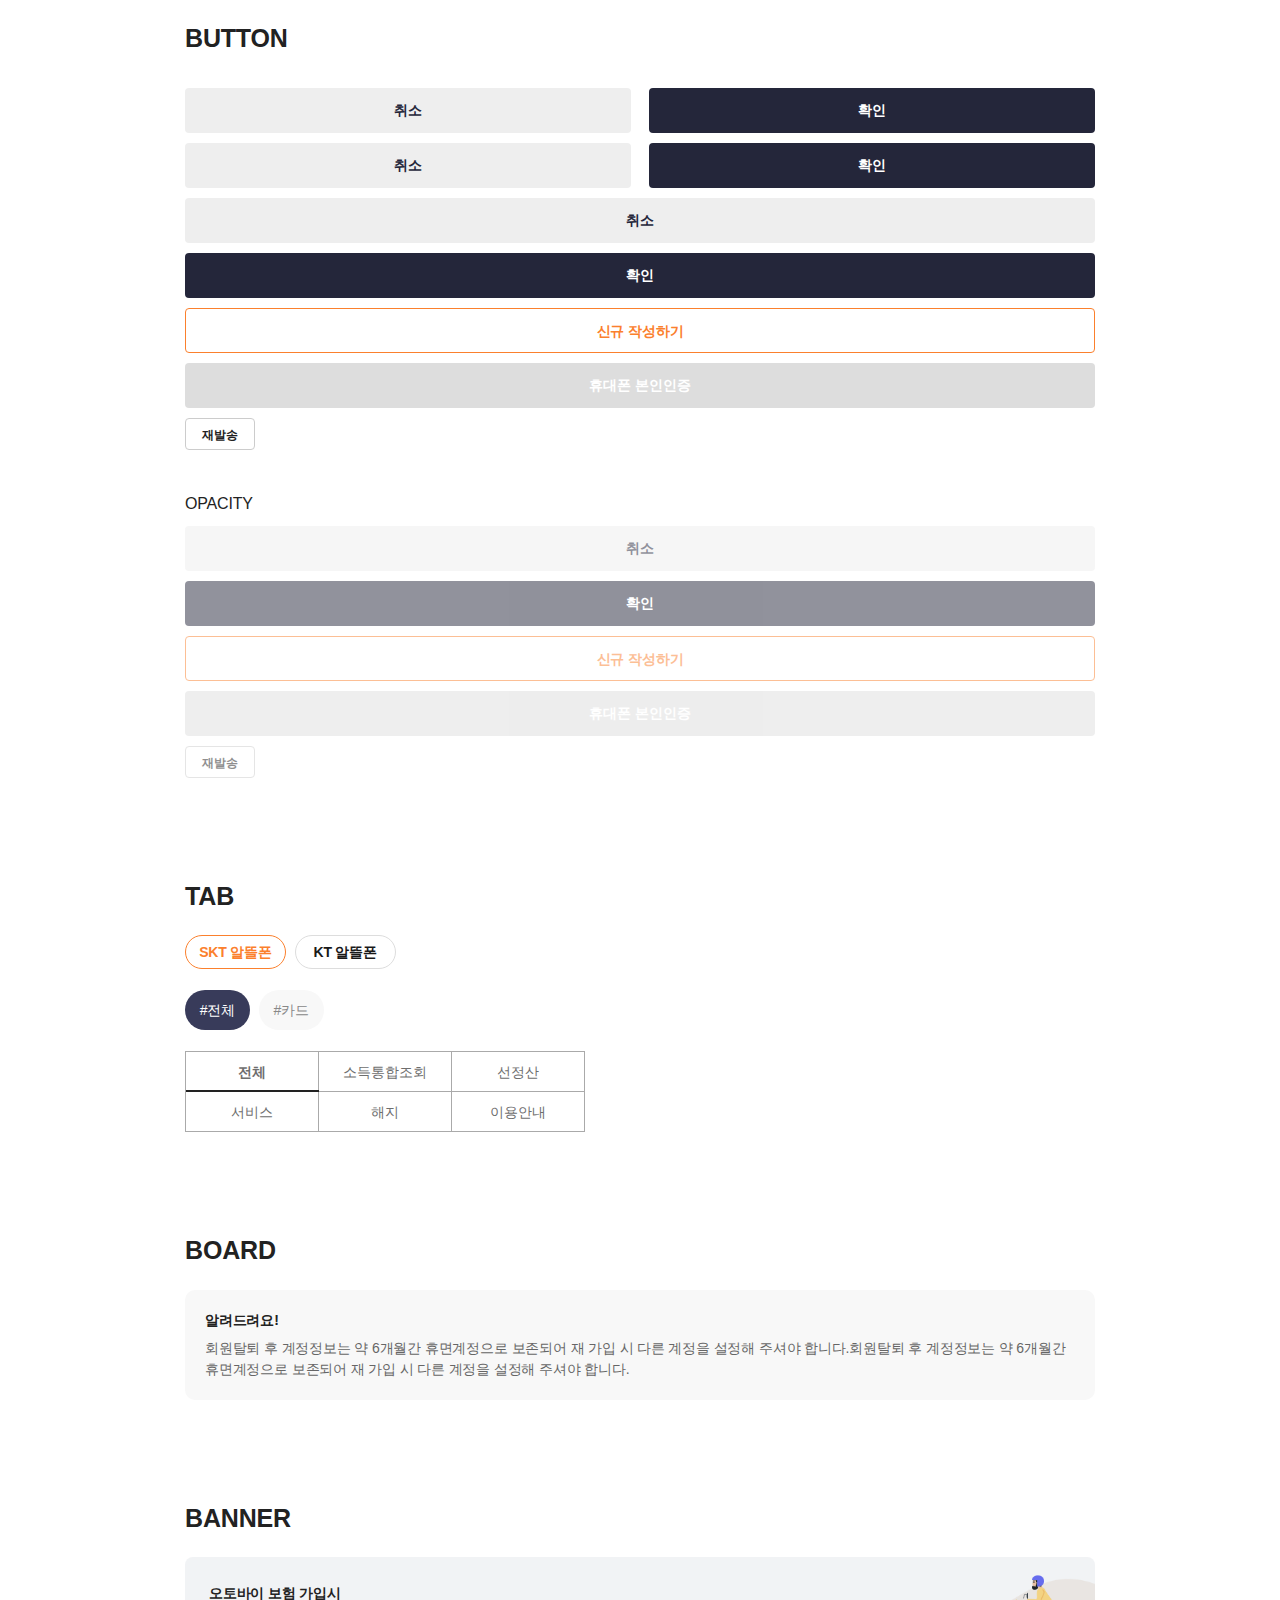
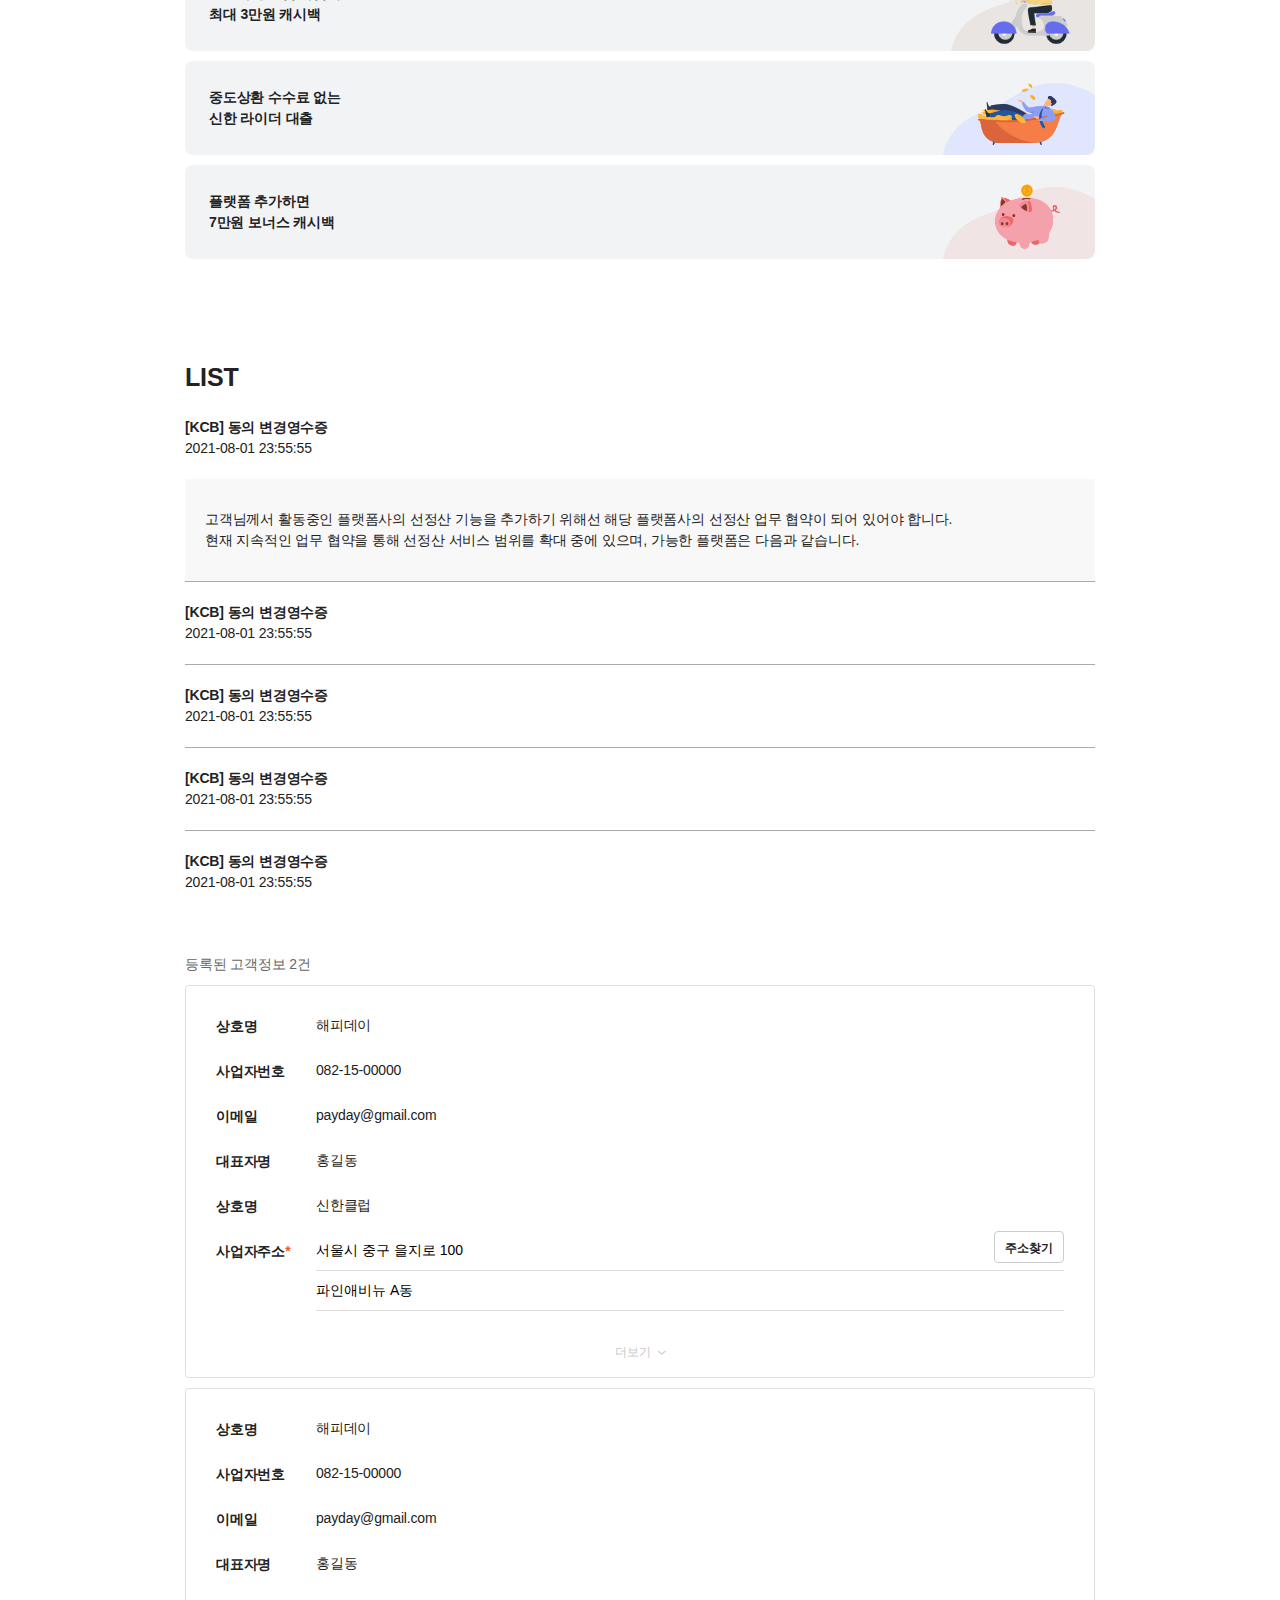
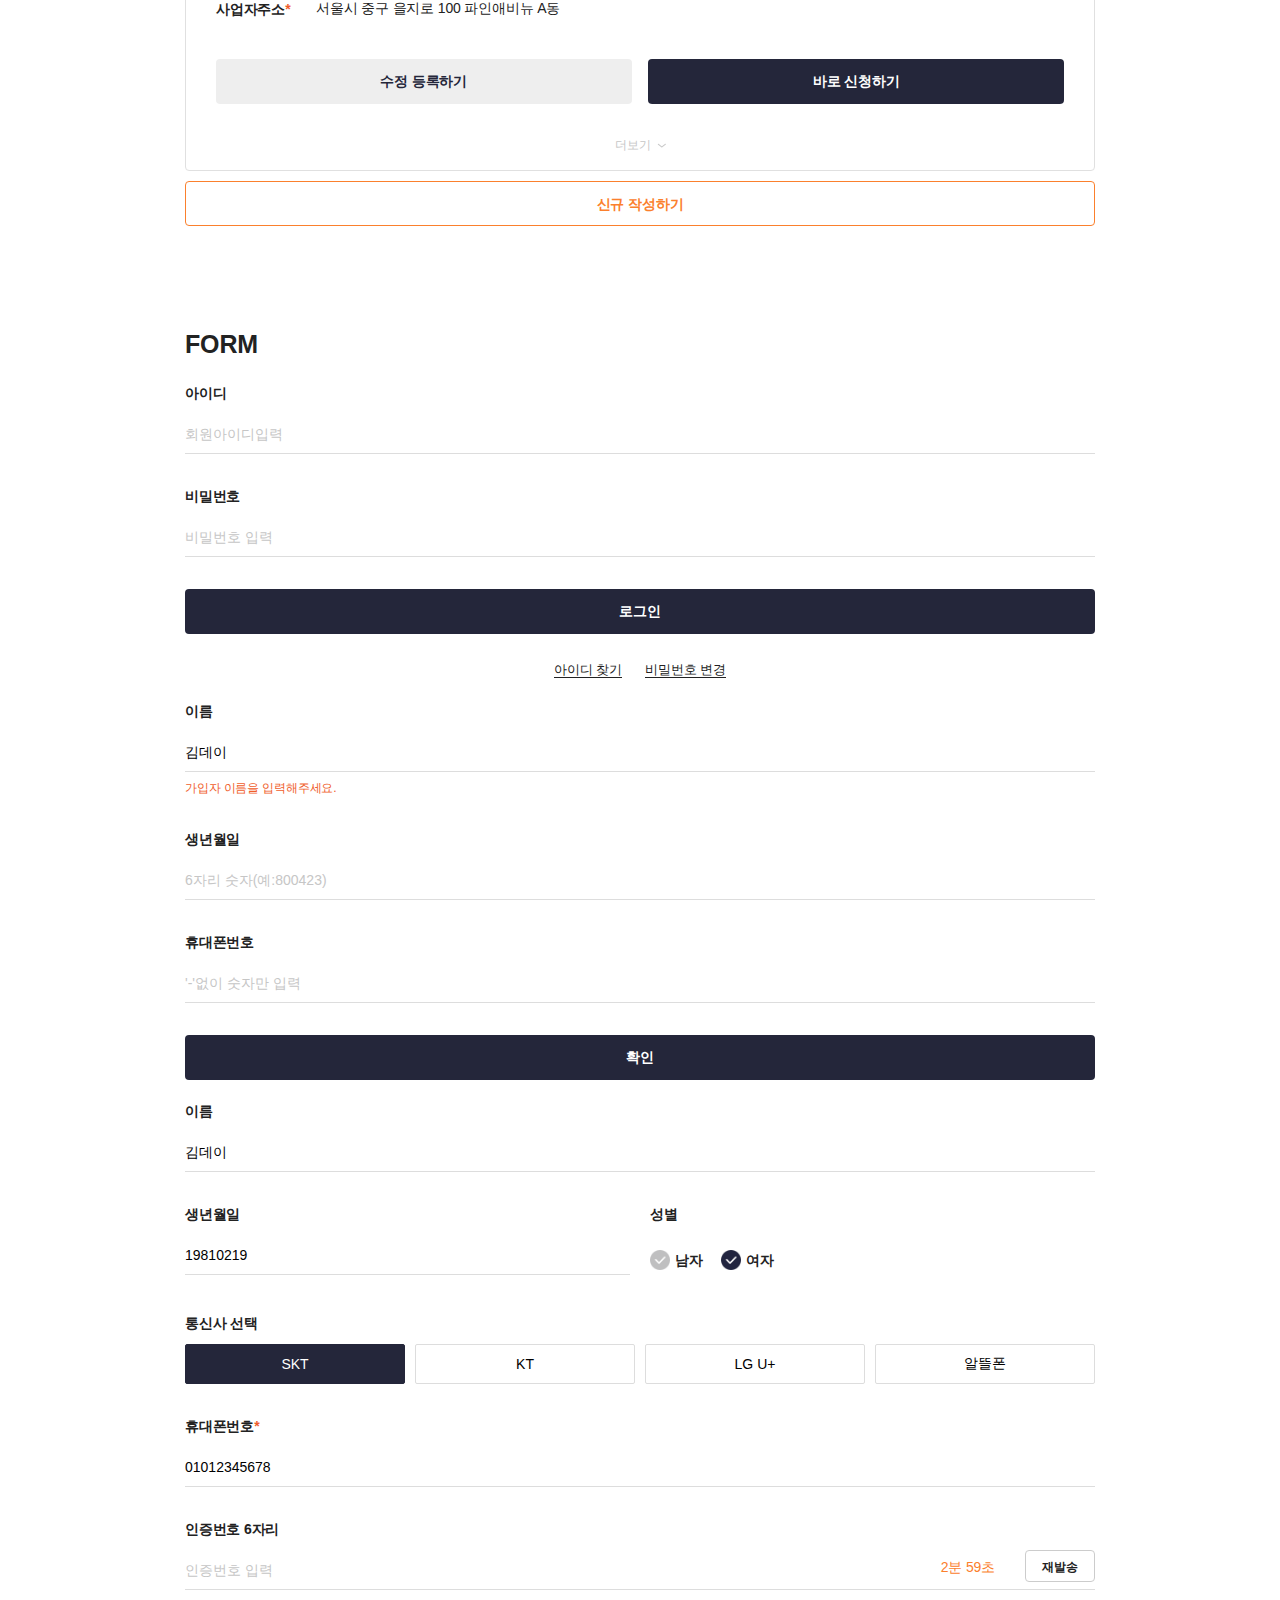
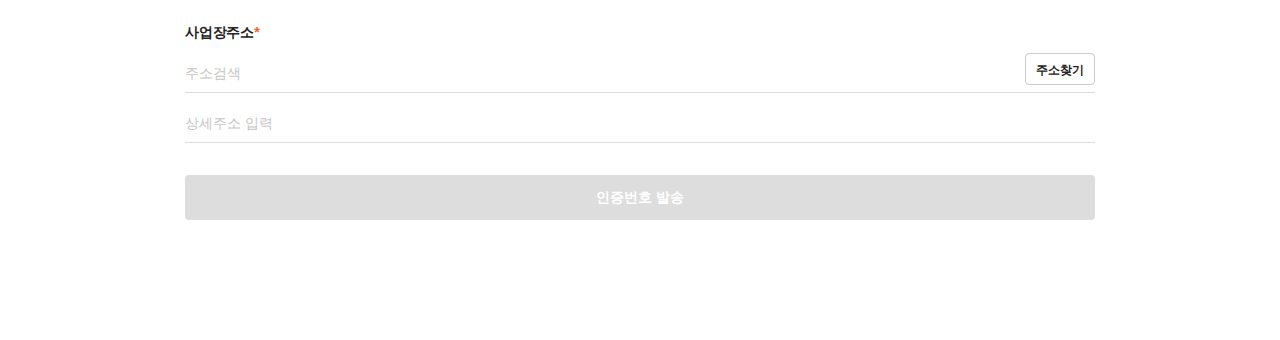
==== commit 3f66d72d: "수정" ====
--- a/index_mo.html
+++ b/index_mo.html
@@ -140,8 +140,8 @@
                         <tr>
                             <th scrope="row">사업자주소<em>*</em></th>
                             <td>
-                                <span><input type="text" placeholder="사업자주소" title="사업자주소 입력" value="서울시 중구 을지로 100"><button type="button" class="btnm smallLine">주소찾기</button></span>
-                                <input type="text" placeholder="상세주소" title="상세주소" value="파인애비뉴 A동">
+                                <span><input type="text" placeholder="사업자주소" value="서울시 중구 을지로 100" title="사업자주소 입력"><button type="button" class="btnm smallLine">주소찾기</button></span>
+                                <input type="text" placeholder="상세주소" value="파인애비뉴 A동" title="상세주소 입력">
                             </td>
                         </tr>
                     </tbody>
@@ -195,11 +195,11 @@
                 <ul>
                     <li>
                         <label for="id">아이디</label>
-                        <input type="text" id="id" name="id" placeholder="회원아이디입력" title="회원아이디입력">
+                        <input type="text" id="id" name="id" placeholder="회원아이디입력">
                     </li>
                     <li>
                         <label for="pw">비밀번호</label>
-                        <input type="text" id="pw" name="pw" placeholder="비밀번호 입력" title="비밀번호 입력">
+                        <input type="text" id="pw" name="pw" placeholder="비밀번호 입력"> 
                     </li>
                 </ul>
                 <span class="btnm_wrap">
@@ -217,16 +217,16 @@
                 <ul>
                     <li>
                         <label for="name">이름</label>
-                        <input type="text" id="name" name="name" placeholder="이름 입력" title="이름 입력" value="김데이">
+                        <input type="text" id="name" name="name" placeholder="이름 입력" value="김데이">
                         <span class="txt_info">가입자 이름을 입력해주세요.</span>
                     </li>
                     <li>
                         <label for="ymd">생년월일</label>
-                        <input type="text" id="ymd" name="ymd" placeholder="6자리 숫자(예:800423)" title="생년월일 입력">
+                        <input type="text" id="ymd" name="ymd" placeholder="6자리 숫자(예:800423)">
                     </li>
                     <li>
                         <label for="phone">휴대폰번호</label>
-                        <input type="tel" id="phone" name="phone" placeholder="'-'없이 숫자만 입력" title="휴대폰번호 입력">
+                        <input type="tel" id="phone" name="phone" placeholder="'-'없이 숫자만 입력">
                     </li>
                 </ul>
                 <span class="btnm_wrap">
@@ -240,12 +240,12 @@
                 <ul>
                     <li>
                         <label for="name2">이름</label>
-                        <input type="text" id="name2" name="name2" placeholder="이름입력" title="이름입력" value="김데이">
+                        <input type="text" id="name2" name="name2" placeholder="이름입력" value="김데이">
                     </li>
                     <li class="column02">
                         <div>
                             <label for="ymd2">생년월일</label>
-                            <input type="text" id="ymd2" name="ymd2" placeholder="6자리 숫자(예:800423)" title="생년월일 입력" value="19810219">
+                            <input type="text" id="ymd2" name="ymd2" placeholder="6자리 숫자(예:800423)" value="19810219">
                         </div>
                         <div>
                             <!-- <label>성별</label> -->
@@ -265,15 +265,15 @@
                     </li>
                     <li>
                         <label for="tel">휴대폰번호<em>*</em></label>
-                        <input type="tel" id="tel" name="tel" placeholder="'-'없이 숫자만 입력" title="휴대폰번호 입력" value="01012345678">
+                        <input type="tel" id="tel" name="tel" placeholder="'-'없이 숫자만 입력" value="01012345678">
                     </li>
                     <li>
                         <label for="cerN">인증번호 6자리</label>
-                        <span class="addline_wrap"><input type="text" id="cerN" name="cerN" placeholder="인증번호 입력" title="인증번호 입력"><em>2분 59초</em><button type="button" class="btnm smallLine">재발송</button></span>
+                        <span class="addline_wrap"><input type="text" id="cerN" name="cerN" placeholder="인증번호 입력"><em>2분 59초</em><button type="button" class="btnm smallLine">재발송</button></span>
                     </li>
                     <li>
                         <label for="address">사업장주소<em>*</em></label>
-                        <span class="addline_wrap"><input type="text" id="address" name="address" placeholder="주소검색" title="주소검색"><button type="button" class="btnm smallLine">주소찾기</button></span>
+                        <span class="addline_wrap"><input type="text" id="address" name="address" placeholder="주소검색"><button type="button" class="btnm smallLine">주소찾기</button></span>
                         <input type="text" id="address2" name="address2" placeholder="상세주소 입력" title="상세주소 입력">
                     </li>
                 </ul>
--- a/assets/css/style.css
+++ b/assets/css/style.css
@@ -735,7 +735,6 @@
   line-height: 4rem;
   border-bottom: 1px solid #ddd;
   display: block;
-  font-weight: bold;
   box-sizing: border-box;
 }
 .guide_m input[type=radio] {
@@ -1071,10 +1070,7 @@
   display: inline-block;
 }
 .formm_type ul li span + span {
-  margin-left: 2rem;
-}
-.formm_type .btnm_wrap {
-  padding-top: 0.8rem;
+  margin-left: 1.5rem;
 }
 .formm_type .unit_txt {
   text-align: center;
@@ -1090,11 +1086,11 @@
 }
 .formm_type .tel_wrap {
   display: flex;
-  margin-top: 2rem;
 }
 .formm_type .tel_wrap li {
   width: 25%;
   text-align: center;
+  margin-bottom: 0;
 }
 .formm_type .tel_wrap li + li {
   padding-left: 1rem;
